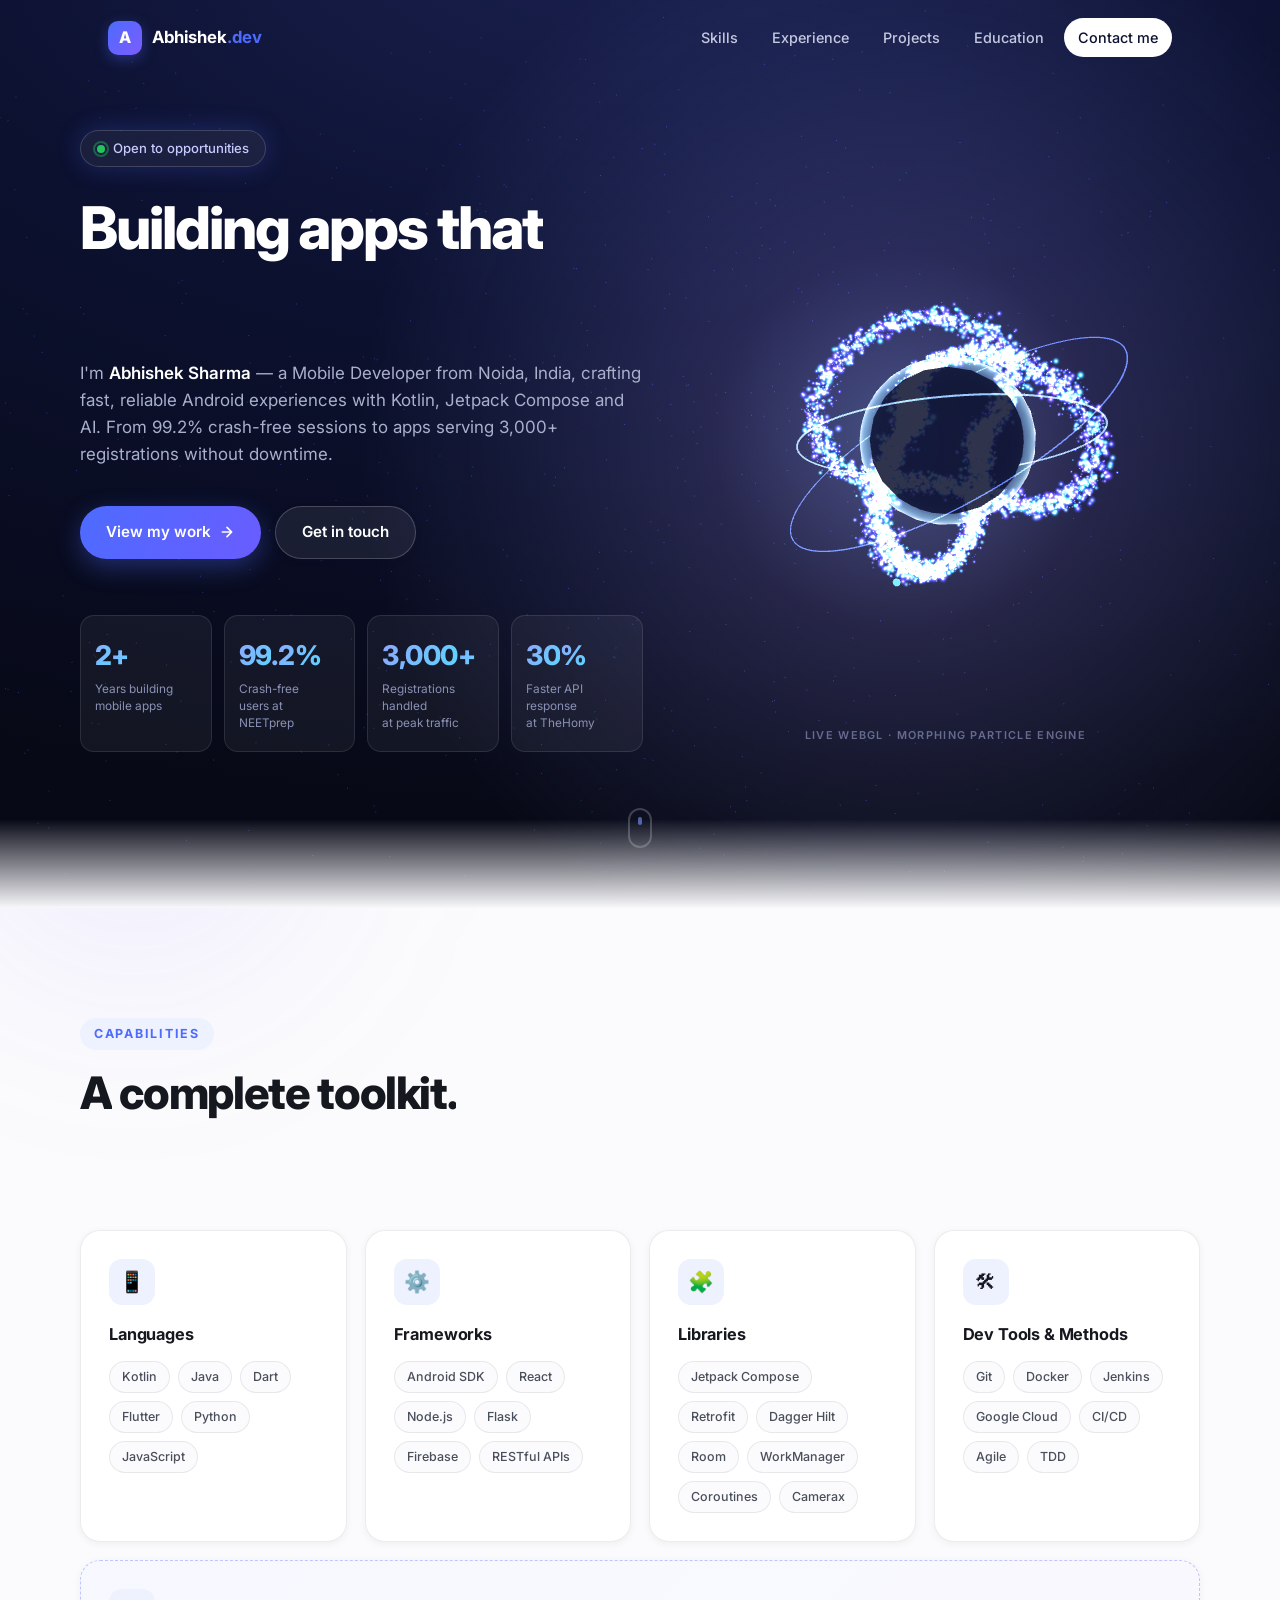
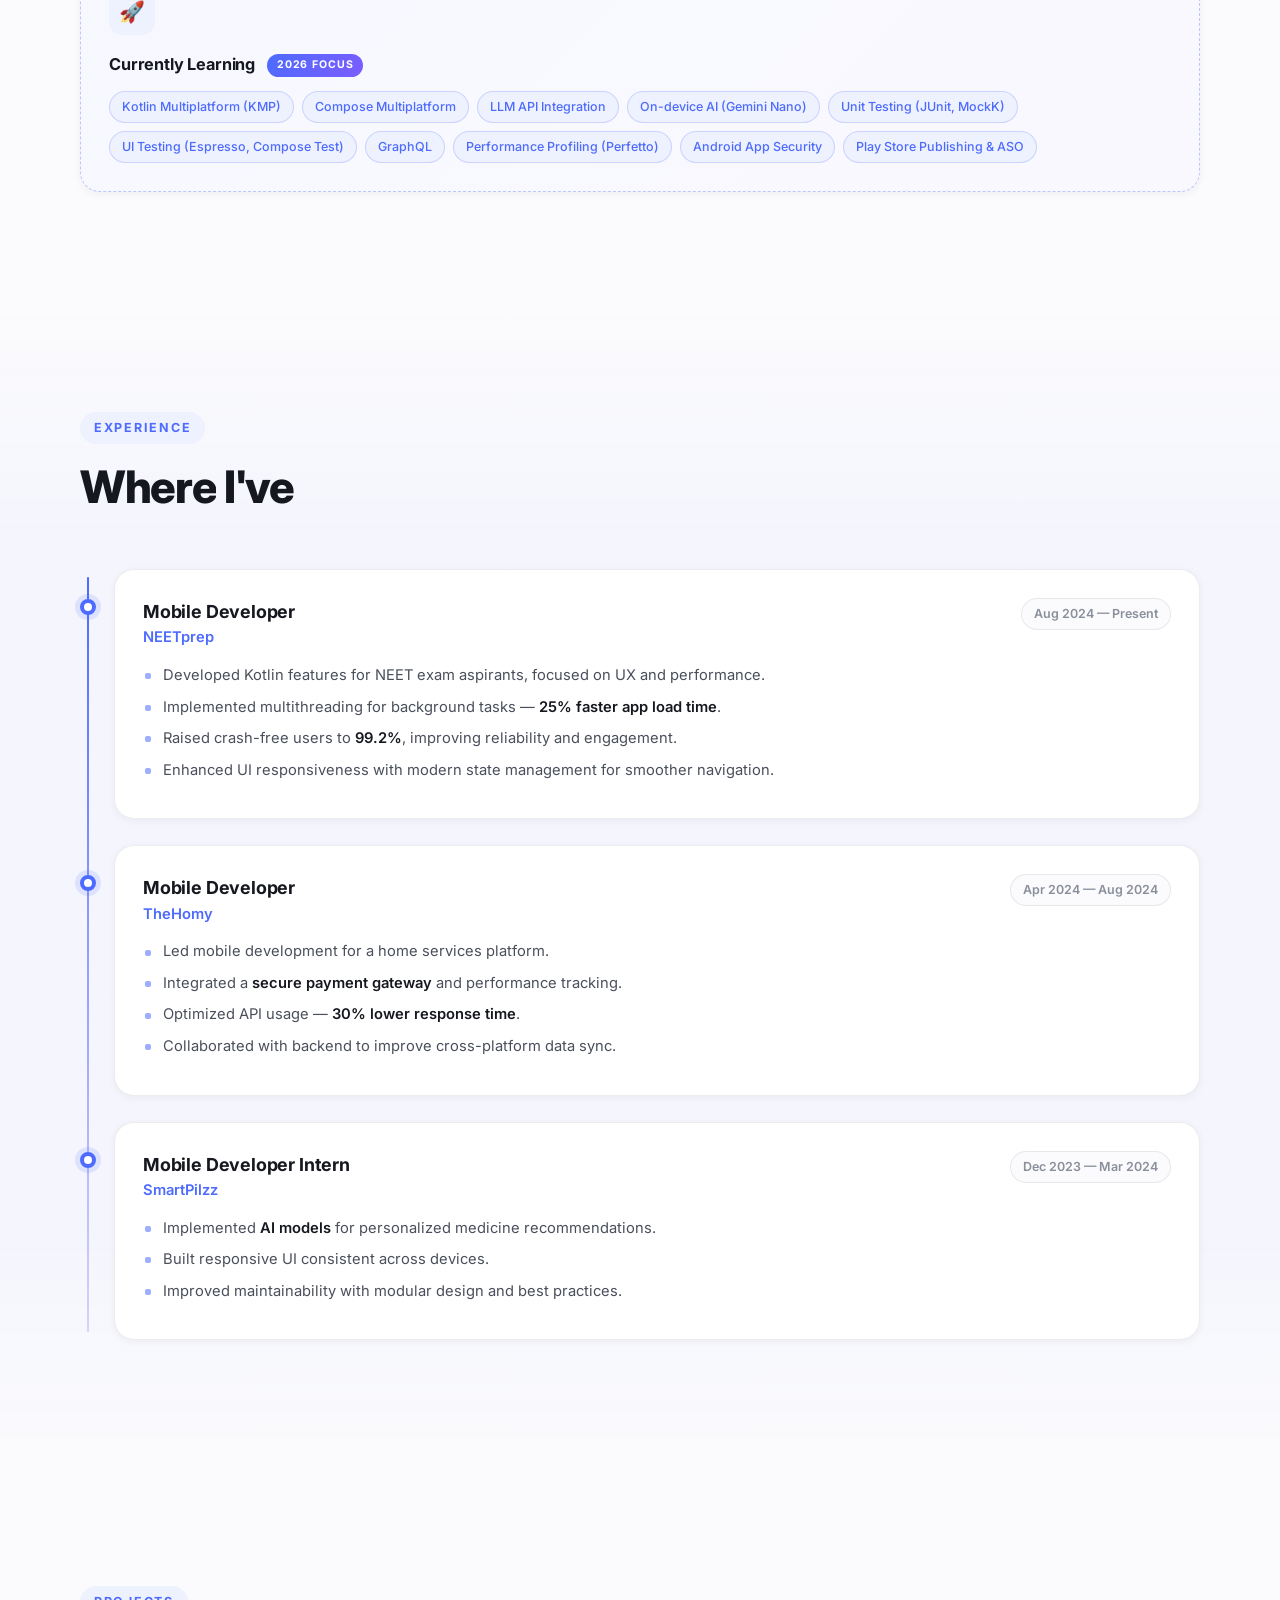
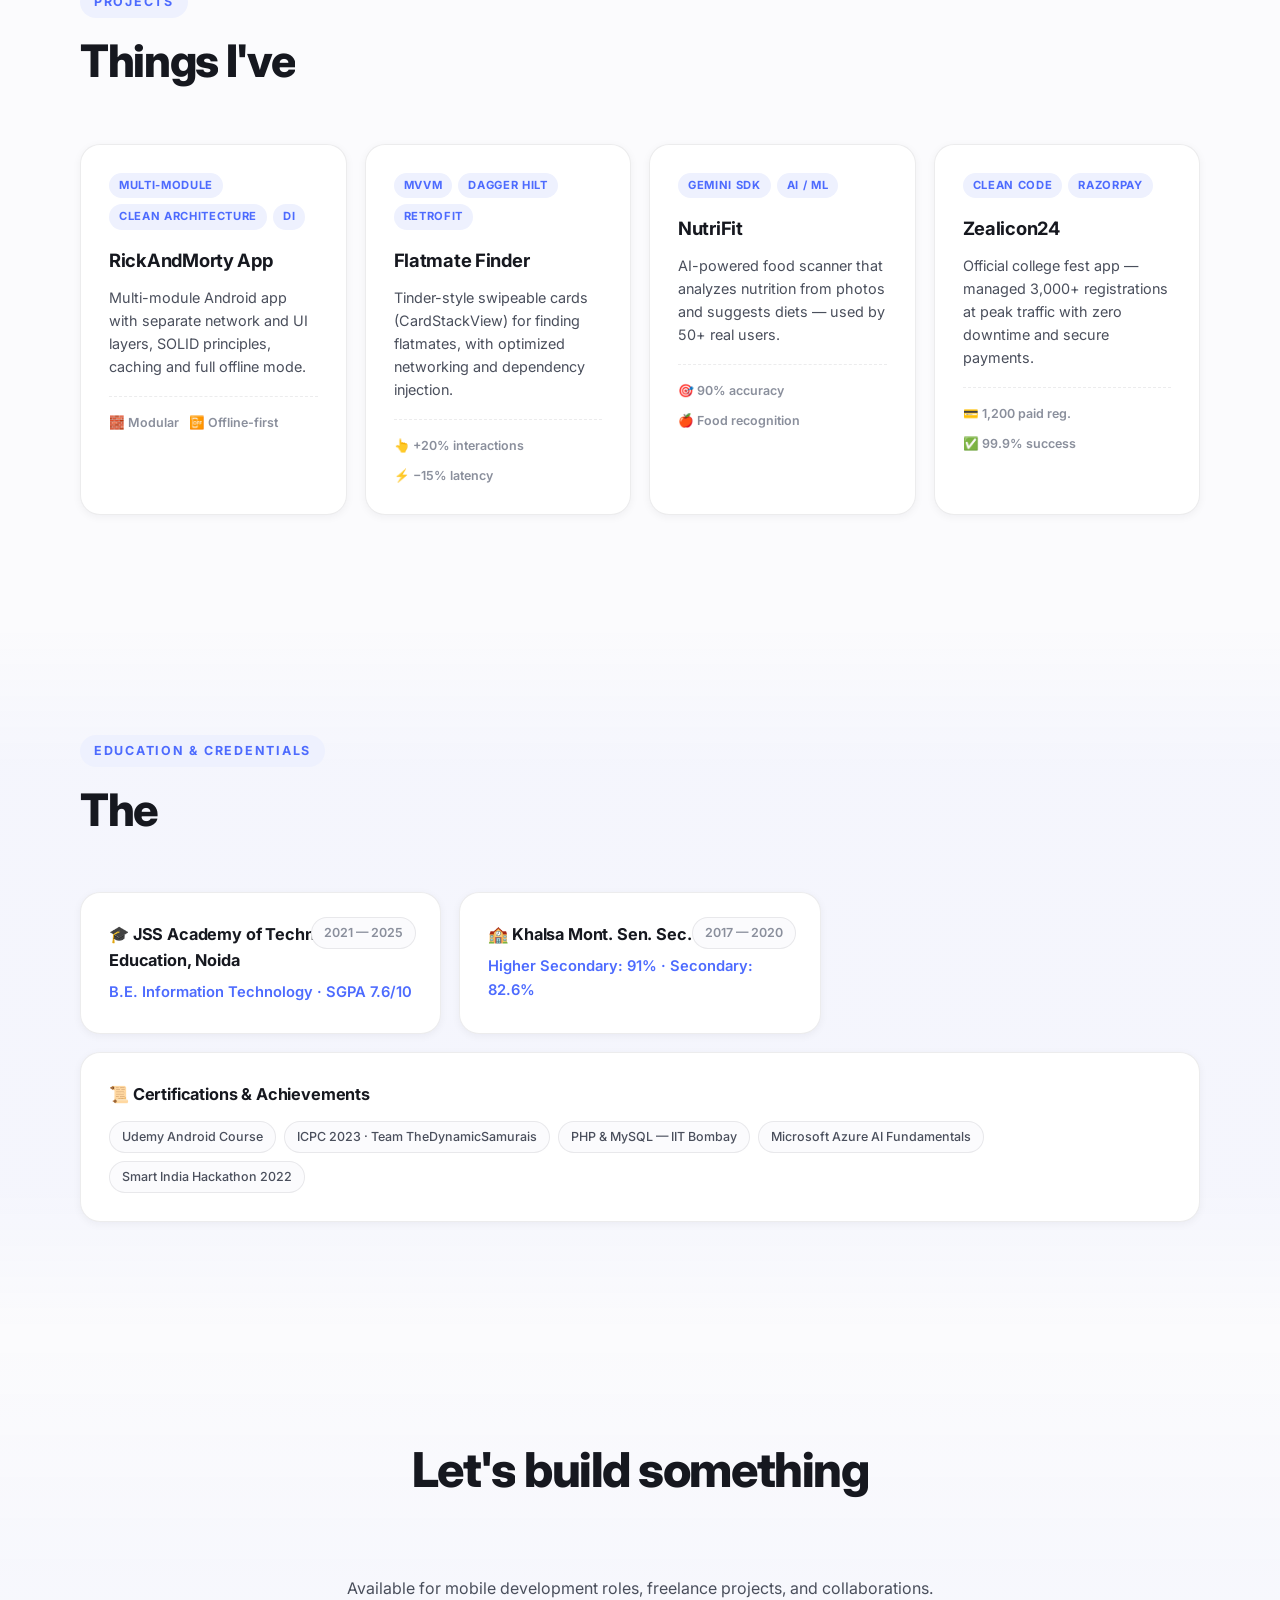
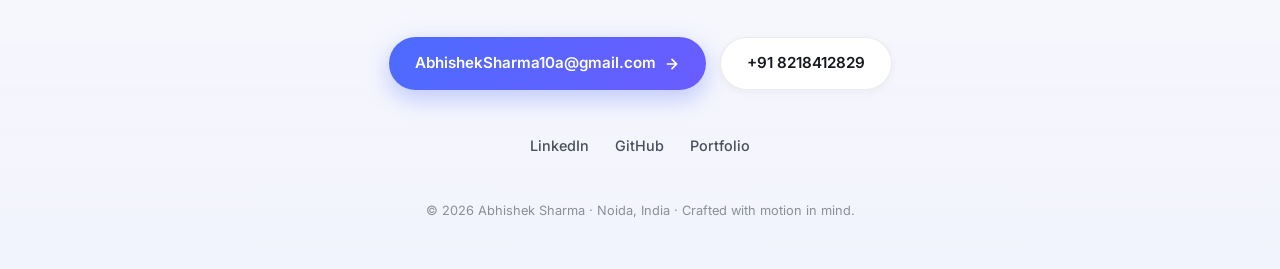
==== index.html @ 74add855 "Portfolio site: Three.js morphing particle hero + Apple-style motion" ====
<!DOCTYPE html>
<html lang="en">
<head>
<meta charset="UTF-8" />
<meta name="viewport" content="width=device-width, initial-scale=1.0" />
<title>Abhishek Sharma — Mobile Developer</title>
<meta name="description" content="Abhishek Sharma · Android & Mobile Developer · Kotlin, Flutter, AI-powered apps" />
<link rel="preconnect" href="https://fonts.googleapis.com" />
<link rel="preconnect" href="https://fonts.gstatic.com" crossorigin />
<link href="https://fonts.googleapis.com/css2?family=Inter:wght@400;500;600;700;800&display=swap" rel="stylesheet" />
<link rel="stylesheet" href="style.css" />
</head>
<body>

<!-- ambient background -->
<div class="bg-glow bg-glow-1"></div>
<div class="bg-glow bg-glow-2"></div>

<!-- ─────────── NAV ─────────── -->
<nav class="nav" id="nav">
  <div class="nav-inner">
    <a href="#" class="logo">
      <span class="logo-mark">A</span>
      <span class="logo-text">Abhishek<em>.dev</em></span>
    </a>
    <div class="nav-links" id="navLinks">
      <a href="#skills">Skills</a>
      <a href="#experience">Experience</a>
      <a href="#projects">Projects</a>
      <a href="#education">Education</a>
      <a href="#contact" class="nav-cta">Contact me</a>
    </div>
    <button class="nav-burger" id="burger" aria-label="Menu">
      <span></span><span></span>
    </button>
  </div>
</nav>

<!-- ─────────── HERO ─────────── -->
<header class="hero">
  <div class="hero-inner">
    <div class="hero-content">
      <div class="hero-badge reveal">
        <span class="pulse-dot"></span> Open to opportunities
      </div>
      <h1 class="hero-title">
        <span class="line"><span class="line-in li1">Building apps that</span></span>
        <span class="line"><span class="line-in li2"><span class="type-sequence">
          <span class="type-word">think.</span>
          <span class="type-word">scale.</span>
          <span class="type-word">delight.</span>
        </span></span></span>
      </h1>
      <p class="hero-sub reveal d2">
        I'm <strong>Abhishek Sharma</strong> — a Mobile Developer from Noida, India,
        crafting fast, reliable Android experiences with Kotlin, Jetpack Compose and AI.
        From 99.2% crash-free sessions to apps serving 3,000+ registrations without downtime.
      </p>
      <div class="hero-actions reveal d3">
        <a href="#projects" class="btn btn-primary">
          View my work
          <svg width="16" height="16" viewBox="0 0 24 24" fill="none" stroke="currentColor" stroke-width="2.5" stroke-linecap="round" stroke-linejoin="round"><path d="M5 12h14M12 5l7 7-7 7"/></svg>
        </a>
        <a href="#contact" class="btn btn-ghost">Get in touch</a>
      </div>
      <div class="hero-stats reveal d4">
        <div class="stat"><span class="stat-num" data-count="2">0</span><span class="stat-plus">+</span><p>Years building<br/>mobile apps</p></div>
        <div class="stat"><span class="stat-num" data-count="99">0</span><span class="stat-plus">.2%</span><p>Crash-free<br/>users at NEETprep</p></div>
        <div class="stat"><span class="stat-num" data-count="3000">0</span><span class="stat-plus">+</span><p>Registrations handled<br/>at peak traffic</p></div>
        <div class="stat"><span class="stat-num" data-count="30">0</span><span class="stat-plus">%</span><p>Faster API response<br/>at TheHomy</p></div>
      </div>
    </div>
    <div class="hero-visual">
      <p class="visual-caption">Live WebGL · morphing particle engine</p>
    </div>
  </div>
  <canvas id="hero3d"></canvas>
  <div class="hero-scroll reveal d5"><span></span></div>
</header>

<main>
<!-- ─────────── SKILLS ─────────── -->
<section id="skills" class="section">
  <div class="container">
    <p class="section-kicker reveal">Capabilities</p>
    <h2 class="section-title reveal d1">A complete toolkit.<br/><span class="grad-text">For end-to-end product work.</span></h2>

    <div class="skills-grid">
      <div class="card skill-card reveal">
        <div class="card-icon">📱</div>
        <h3>Languages</h3>
        <div class="chips">
          <span class="chip">Kotlin</span><span class="chip">Java</span><span class="chip">Dart</span>
          <span class="chip">Flutter</span><span class="chip">Python</span><span class="chip">JavaScript</span>
        </div>
      </div>
      <div class="card skill-card reveal d1">
        <div class="card-icon">⚙️</div>
        <h3>Frameworks</h3>
        <div class="chips">
          <span class="chip">Android SDK</span><span class="chip">React</span><span class="chip">Node.js</span>
          <span class="chip">Flask</span><span class="chip">Firebase</span><span class="chip">RESTful APIs</span>
        </div>
      </div>
      <div class="card skill-card reveal d2">
        <div class="card-icon">🧩</div>
        <h3>Libraries</h3>
        <div class="chips">
          <span class="chip">Jetpack Compose</span><span class="chip">Retrofit</span><span class="chip">Dagger Hilt</span>
          <span class="chip">Room</span><span class="chip">WorkManager</span><span class="chip">Coroutines</span><span class="chip">Camerax</span>
        </div>
      </div>
      <div class="card skill-card reveal d3">
        <div class="card-icon">🛠</div>
        <h3>Dev Tools & Methods</h3>
        <div class="chips">
          <span class="chip">Git</span><span class="chip">Docker</span><span class="chip">Jenkins</span>
          <span class="chip">Google Cloud</span><span class="chip">CI/CD</span><span class="chip">Agile</span><span class="chip">TDD</span>
        </div>
      </div>
      <div class="card skill-card learning-card reveal d4">
        <div class="card-icon">🚀</div>
        <h3>Currently Learning <span class="learning-badge">2026 focus</span></h3>
        <div class="chips">
          <span class="chip chip-learning">Kotlin Multiplatform (KMP)</span>
          <span class="chip chip-learning">Compose Multiplatform</span>
          <span class="chip chip-learning">LLM API Integration</span>
          <span class="chip chip-learning">On-device AI (Gemini Nano)</span>
          <span class="chip chip-learning">Unit Testing (JUnit, MockK)</span>
          <span class="chip chip-learning">UI Testing (Espresso, Compose Test)</span>
          <span class="chip chip-learning">GraphQL</span>
          <span class="chip chip-learning">Performance Profiling (Perfetto)</span>
          <span class="chip chip-learning">Android App Security</span>
          <span class="chip chip-learning">Play Store Publishing & ASO</span>
        </div>
      </div>
    </div>
  </div>
</section>

<!-- ─────────── EXPERIENCE ─────────── -->
<section id="experience" class="section section-alt">
  <div class="container">
    <p class="section-kicker reveal">Experience</p>
    <h2 class="section-title reveal d1">Where I've <span class="grad-text">shipped.</span></h2>

    <div class="timeline">
      <div class="t-item reveal">
        <div class="t-dot"></div>
        <div class="card t-card">
          <div class="t-head">
            <div>
              <h3>Mobile Developer</h3>
              <p class="t-company">NEETprep</p>
            </div>
            <span class="t-date">Aug 2024 — Present</span>
          </div>
          <ul>
            <li>Developed Kotlin features for NEET exam aspirants, focused on UX and performance.</li>
            <li>Implemented multithreading for background tasks — <strong>25% faster app load time</strong>.</li>
            <li>Raised crash-free users to <strong>99.2%</strong>, improving reliability and engagement.</li>
            <li>Enhanced UI responsiveness with modern state management for smoother navigation.</li>
          </ul>
        </div>
      </div>

      <div class="t-item reveal">
        <div class="t-dot"></div>
        <div class="card t-card">
          <div class="t-head">
            <div>
              <h3>Mobile Developer</h3>
              <p class="t-company">TheHomy</p>
            </div>
            <span class="t-date">Apr 2024 — Aug 2024</span>
          </div>
          <ul>
            <li>Led mobile development for a home services platform.</li>
            <li>Integrated a <strong>secure payment gateway</strong> and performance tracking.</li>
            <li>Optimized API usage — <strong>30% lower response time</strong>.</li>
            <li>Collaborated with backend to improve cross-platform data sync.</li>
          </ul>
        </div>
      </div>

      <div class="t-item reveal">
        <div class="t-dot"></div>
        <div class="card t-card">
          <div class="t-head">
            <div>
              <h3>Mobile Developer Intern</h3>
              <p class="t-company">SmartPilzz</p>
            </div>
            <span class="t-date">Dec 2023 — Mar 2024</span>
          </div>
          <ul>
            <li>Implemented <strong>AI models</strong> for personalized medicine recommendations.</li>
            <li>Built responsive UI consistent across devices.</li>
            <li>Improved maintainability with modular design and best practices.</li>
          </ul>
        </div>
      </div>
    </div>
  </div>
</section>

<!-- ─────────── PROJECTS ─────────── -->
<section id="projects" class="section">
  <div class="container">
    <p class="section-kicker reveal">Projects</p>
    <h2 class="section-title reveal d1">Things I've <span class="grad-text">built.</span></h2>

    <div class="projects-grid">
      <article class="card project-card reveal tilt">
        <div class="p-glow"></div>
        <div class="p-tags"><span>Multi-module</span><span>Clean Architecture</span><span>DI</span></div>
        <h3>RickAndMorty App</h3>
        <p>Multi-module Android app with separate network and UI layers, SOLID principles, caching and full offline mode.</p>
        <div class="p-metrics"><span>🧱 Modular</span><span>📴 Offline-first</span></div>
      </article>

      <article class="card project-card reveal d1 tilt">
        <div class="p-glow"></div>
        <div class="p-tags"><span>MVVM</span><span>Dagger Hilt</span><span>Retrofit</span></div>
        <h3>Flatmate Finder</h3>
        <p>Tinder-style swipeable cards (CardStackView) for finding flatmates, with optimized networking and dependency injection.</p>
        <div class="p-metrics"><span>👆 +20% interactions</span><span>⚡ −15% latency</span></div>
      </article>

      <article class="card project-card reveal d2 tilt">
        <div class="p-glow"></div>
        <div class="p-tags"><span>Gemini SDK</span><span>AI / ML</span></div>
        <h3>NutriFit</h3>
        <p>AI-powered food scanner that analyzes nutrition from photos and suggests diets — used by 50+ real users.</p>
        <div class="p-metrics"><span>🎯 90% accuracy</span><span>🍎 Food recognition</span></div>
      </article>

      <article class="card project-card reveal d3 tilt">
        <div class="p-glow"></div>
        <div class="p-tags"><span>Clean Code</span><span>Razorpay</span></div>
        <h3>Zealicon24</h3>
        <p>Official college fest app — managed 3,000+ registrations at peak traffic with zero downtime and secure payments.</p>
        <div class="p-metrics"><span>💳 1,200 paid reg.</span><span>✅ 99.9% success</span></div>
      </article>
    </div>
  </div>
</section>

<!-- ─────────── EDUCATION & CERTS ─────────── -->
<section id="education" class="section section-alt">
  <div class="container">
    <p class="section-kicker reveal">Education & Credentials</p>
    <h2 class="section-title reveal d1">The <span class="grad-text">foundation.</span></h2>

    <div class="edu-grid">
      <div class="card edu-card reveal">
        <h3>🎓 JSS Academy of Technical Education, Noida</h3>
        <p class="t-company">B.E. Information Technology · SGPA 7.6/10</p>
        <span class="t-date">2021 — 2025</span>
      </div>
      <div class="card edu-card reveal d1">
        <h3>🏫 Khalsa Mont. Sen. Sec. School</h3>
        <p class="t-company">Higher Secondary: 91% · Secondary: 82.6%</p>
        <span class="t-date">2017 — 2020</span>
      </div>
      <div class="card edu-card reveal d2 wide">
        <h3>📜 Certifications & Achievements</h3>
        <div class="chips">
          <span class="chip">Udemy Android Course</span>
          <span class="chip">ICPC 2023 · Team TheDynamicSamurais</span>
          <span class="chip">PHP & MySQL — IIT Bombay</span>
          <span class="chip">Microsoft Azure AI Fundamentals</span>
          <span class="chip">Smart India Hackathon 2022</span>
        </div>
      </div>
    </div>
  </div>
</section>

<!-- ─────────── CONTACT / FOOTER ─────────── -->
<footer id="contact" class="footer">
  <div class="container">
    <h2 class="footer-title reveal">Let's build something<br/><span class="grad-text">worth shipping.</span></h2>
    <p class="footer-sub reveal d1">Available for mobile development roles, freelance projects, and collaborations.</p>
    <div class="footer-actions reveal d2">
      <a href="mailto:AbhishekSharma10a@gmail.com" class="btn btn-primary">
        AbhishekSharma10a@gmail.com
        <svg width="16" height="16" viewBox="0 0 24 24" fill="none" stroke="currentColor" stroke-width="2.5" stroke-linecap="round" stroke-linejoin="round"><path d="M5 12h14M12 5l7 7-7 7"/></svg>
      </a>
      <a href="tel:+918218412829" class="btn btn-ghost">+91 8218412829</a>
    </div>
    <div class="footer-links reveal d3">
      <a href="#">LinkedIn</a><a href="#">GitHub</a><a href="#">Portfolio</a>
    </div>
    <p class="footer-copy">© 2026 Abhishek Sharma · Noida, India · Crafted with motion in mind.</p>
  </div>
</footer>
</main>

<script src="script.js"></script>
<script type="importmap">
  { "imports": { "three": "./vendor/three.module.js" } }
</script>
<script type="module" src="three-hero.js"></script>
</body>
</html>
---- style.css ----
/* ═══════════════════════════════════════════
   Abhishek Sharma — Portfolio
   Design language inspired by deepseek.com:
   clean white, signature blue #4D6BFE,
   soft ambient glows, gentle motion
   ═══════════════════════════════════════════ */

:root {
  --blue: #4D6BFE;
  --blue-deep: #2E4BDB;
  --blue-soft: #EEF1FE;
  --ink: #16181F;
  --ink-2: #4A4F5C;
  --ink-3: #8A8F9C;
  --bg: #FBFBFD;
  --card: #FFFFFF;
  --line: rgba(22, 24, 31, 0.08);
  --shadow-sm: 0 2px 8px rgba(22, 24, 31, 0.05);
  --shadow-md: 0 8px 30px rgba(22, 24, 31, 0.08);
  --shadow-lg: 0 20px 60px rgba(77, 107, 254, 0.15);
  --r-lg: 20px;
  --r-md: 14px;
  --r-sm: 10px;
  --ease: cubic-bezier(0.22, 1, 0.36, 1);
  --ease-apple: cubic-bezier(0.16, 1, 0.3, 1);
}

* { margin: 0; padding: 0; box-sizing: border-box; }

html { scroll-behavior: smooth; }

body {
  font-family: "Inter", -apple-system, "Segoe UI", sans-serif;
  background: var(--bg);
  color: var(--ink);
  line-height: 1.6;
  overflow-x: hidden;
  -webkit-font-smoothing: antialiased;
}

::selection { background: rgba(77, 107, 254, 0.18); }

/* ── ambient background ── */
.bg-glow {
  position: fixed;
  border-radius: 50%;
  filter: blur(90px);
  pointer-events: none;
  z-index: 0;
  animation: drift 18s ease-in-out infinite alternate;
}
.bg-glow-1 {
  width: 55vw; height: 55vw;
  top: -20vw; right: -15vw;
  background: radial-gradient(circle, rgba(77,107,254,0.16), transparent 65%);
}
.bg-glow-2 {
  width: 45vw; height: 45vw;
  bottom: -15vw; left: -12vw;
  background: radial-gradient(circle, rgba(124,92,255,0.12), transparent 65%);
  animation-delay: -9s;
}
@keyframes drift {
  from { transform: translate(0, 0) scale(1); }
  to   { transform: translate(-4vw, 3vw) scale(1.12); }
}

#hero3d {
  position: absolute;
  inset: 0;
  width: 100%;
  height: 100%;
  z-index: 0;
  pointer-events: none;
}
.hero-inner { position: relative; z-index: 1; }
.hero-scroll { position: relative; z-index: 1; }

/* ── nav ── */
.nav {
  position: fixed;
  top: 0; left: 0; right: 0;
  z-index: 100;
  transition: background 0.4s var(--ease), box-shadow 0.4s var(--ease), backdrop-filter 0.4s;
}
.nav.scrolled {
  background: rgba(251, 251, 253, 0.75);
  backdrop-filter: blur(18px) saturate(1.4);
  -webkit-backdrop-filter: blur(18px) saturate(1.4);
  box-shadow: 0 1px 0 var(--line), var(--shadow-sm);
}
.nav-inner {
  max-width: 1120px;
  margin: 0 auto;
  padding: 18px 28px;
  display: flex;
  align-items: center;
  justify-content: space-between;
}
.logo {
  display: flex; align-items: center; gap: 10px;
  text-decoration: none; color: var(--ink);
  font-weight: 700; font-size: 1.05rem;
}
.logo-mark {
  width: 34px; height: 34px;
  display: grid; place-items: center;
  border-radius: 10px;
  background: linear-gradient(135deg, var(--blue), #7C5CFF);
  color: #fff; font-weight: 800; font-size: 1rem;
  box-shadow: 0 4px 14px rgba(77,107,254,0.35);
  transition: transform 0.4s var(--ease);
}
.logo:hover .logo-mark { transform: rotate(-8deg) scale(1.08); }
.logo-text em { font-style: normal; color: var(--blue); }

.nav-links { display: flex; align-items: center; gap: 6px; }
.nav-links a {
  text-decoration: none;
  color: var(--ink-2);
  font-size: 0.9rem;
  font-weight: 500;
  padding: 8px 14px;
  border-radius: 999px;
  transition: color 0.25s, background 0.25s;
}
.nav-links a:hover { color: var(--blue); background: var(--blue-soft); }
.nav-cta {
  background: var(--ink) !important;
  color: #fff !important;
  transition: transform 0.3s var(--ease), box-shadow 0.3s var(--ease), background 0.25s !important;
}
.nav-cta:hover {
  background: var(--blue) !important;
  transform: translateY(-1px);
  box-shadow: 0 6px 18px rgba(77,107,254,0.35);
}

.nav-burger {
  display: none;
  flex-direction: column; gap: 5px;
  background: none; border: 0; cursor: pointer; padding: 6px;
}
.nav-burger span {
  width: 22px; height: 2px;
  background: var(--ink); border-radius: 2px;
  transition: transform 0.3s var(--ease), opacity 0.3s;
}
.nav-burger.open span:first-child { transform: translateY(3.5px) rotate(45deg); }
.nav-burger.open span:last-child { transform: translateY(-3.5px) rotate(-45deg); }

/* ── hero ── */
.hero {
  position: relative;
  z-index: 1;
  min-height: 100svh;
  display: flex;
  flex-direction: column;
  align-items: center;
  justify-content: center;
  padding: 130px 28px 60px;
  background:
    radial-gradient(130% 100% at 50% -10%, #1A2150 0%, #0C1130 45%, #070916 100%);
  color: #fff;
  overflow: hidden;
}
/* soft edge where dark hero meets light page */
.hero::after {
  content: "";
  position: absolute;
  left: 0; right: 0; bottom: -1px;
  height: 90px;
  background: linear-gradient(180deg, transparent, var(--bg));
  pointer-events: none;
  z-index: 2;
}

/* split layout: text left, 3D right */
.hero-inner {
  width: 100%;
  max-width: 1120px;
  margin: 0 auto;
  display: grid;
  grid-template-columns: minmax(0, 1.05fr) minmax(0, 0.95fr);
  gap: 48px;
  align-items: center;
}
.hero-content {
  display: flex;
  flex-direction: column;
  align-items: flex-start;
  text-align: left;
  min-width: 0;
}
.hero-visual {
  position: relative;
  min-width: 0;
  height: min(72vh, 620px);
}
.visual-caption {
  position: absolute;
  bottom: 6px;
  left: 50%;
  transform: translateX(-50%);
  font-size: 0.68rem;
  font-weight: 600;
  letter-spacing: 0.12em;
  text-transform: uppercase;
  color: rgba(198, 203, 255, 0.45);
  white-space: nowrap;
  pointer-events: none;
}

/* dark-hero overrides */
.hero .hero-badge {
  background: rgba(255,255,255,0.06);
  border-color: rgba(255,255,255,0.16);
  color: #C6CBFF;
  backdrop-filter: blur(10px);
  box-shadow: 0 0 24px rgba(77,107,254,0.25);
}
.hero .hero-sub { color: #A9B0CC; }
.hero .hero-sub strong { color: #fff; }
.hero .grad-text {
  background: linear-gradient(100deg, #7B96FF 10%, #A78BFF 55%, #5CD6FF 95%);
  background-size: 200% auto;
  -webkit-background-clip: text;
  background-clip: text;
}
.btn-ghost-on-dark,
.hero .btn-ghost {
  background: rgba(255,255,255,0.07);
  color: #fff;
  border: 1px solid rgba(255,255,255,0.2);
  backdrop-filter: blur(8px);
}
.hero .btn-ghost:hover {
  background: rgba(255,255,255,0.14);
  color: #fff;
  border-color: rgba(124,160,255,0.7);
  box-shadow: 0 10px 30px rgba(77,107,254,0.35);
}
.hero .stat {
  background: rgba(255,255,255,0.05);
  border: 1px solid rgba(255,255,255,0.1);
  backdrop-filter: blur(10px);
}
.hero .stat:hover {
  box-shadow: 0 14px 40px rgba(77,107,254,0.35);
  border-color: rgba(124,160,255,0.5);
}
.hero .stat-num, .hero .stat-plus {
  background: linear-gradient(120deg, #8FA6FF, #5CD6FF);
  -webkit-background-clip: text; background-clip: text;
}
.hero .stat p { color: #8A91B4; }
.hero .hero-scroll span { border-color: rgba(255,255,255,0.35); }
.hero .hero-scroll span::after { background: #7B96FF; }

/* nav over dark hero (before scroll) */
.nav:not(.scrolled) .logo { color: #fff; }
.nav:not(.scrolled) .nav-links a { color: #C3C9E0; }
.nav:not(.scrolled) .nav-links a:hover { color: #fff; background: rgba(255,255,255,0.1); }
.nav:not(.scrolled) .nav-cta { background: #fff !important; color: #0C1130 !important; }
.nav:not(.scrolled) .nav-cta:hover { background: var(--blue) !important; color: #fff !important; }
.nav:not(.scrolled) .nav-burger span { background: #fff; }
/* mobile: open panel is light, so restore dark text */
.nav:not(.scrolled) .nav-links.open a { color: var(--ink-2); }
.nav:not(.scrolled) .nav-links.open a:hover { color: var(--blue); background: var(--blue-soft); }
.nav:not(.scrolled) .nav-links.open .nav-cta { background: var(--ink) !important; color: #fff !important; }
.nav:not(.scrolled) .nav-links.open ~ .nav-burger span,
.nav .nav-burger.open span { background: var(--ink); }

.hero-badge {
  display: inline-flex; align-items: center; gap: 8px;
  padding: 7px 16px;
  border-radius: 999px;
  background: var(--card);
  border: 1px solid var(--line);
  box-shadow: var(--shadow-sm);
  font-size: 0.82rem; font-weight: 500; color: var(--ink-2);
  margin-bottom: 28px;
}
.pulse-dot {
  width: 8px; height: 8px; border-radius: 50%;
  background: #22C55E;
  position: relative;
}
.pulse-dot::after {
  content: "";
  position: absolute; inset: -4px;
  border-radius: 50%;
  border: 2px solid rgba(34,197,94,0.4);
  animation: pulse 1.8s ease-out infinite;
}
@keyframes pulse {
  0% { transform: scale(0.6); opacity: 1; }
  100% { transform: scale(1.6); opacity: 0; }
}

.hero-title {
  font-size: clamp(2.3rem, 4.6vw, 3.7rem);
  font-weight: 800;
  letter-spacing: -0.035em;
  line-height: 1.12;
  margin-bottom: 24px;
}
.grad-text {
  background: linear-gradient(100deg, var(--blue) 10%, #7C5CFF 55%, #4DC3FE 95%);
  background-size: 200% auto;
  -webkit-background-clip: text;
  background-clip: text;
  color: transparent;
  animation: grad-flow 6s ease infinite;
}
@keyframes grad-flow {
  0%, 100% { background-position: 0% center; }
  50% { background-position: 100% center; }
}

/* rotating word */
.type-sequence {
  position: relative;
  display: inline-block;
  height: 1.15em;
  min-width: 8ch;
  overflow: hidden;
  vertical-align: bottom;
  text-align: left;
}
.type-word {
  position: absolute;
  left: 0;
  display: block;
  white-space: nowrap;
  /* each word carries its OWN gradient — background-clip:text on a parent
     does not paint into absolutely-positioned children (they'd be invisible) */
  background: linear-gradient(100deg, #7B96FF 10%, #A78BFF 55%, #5CD6FF 95%);
  background-size: 200% auto;
  -webkit-background-clip: text;
  background-clip: text;
  color: transparent;
  animation: word-cycle 6.6s var(--ease) infinite, grad-flow 6s ease infinite;
  opacity: 0;
}
.type-word:nth-child(1) { animation-delay: 0s; }
.type-word:nth-child(2) { animation-delay: 2.2s; }
.type-word:nth-child(3) { animation-delay: 4.4s; }
@keyframes word-cycle {
  0%      { transform: translateY(110%); opacity: 0; }
  4%, 29% { transform: translateY(0);    opacity: 1; }
  33%,100%{ transform: translateY(-110%);opacity: 0; }
}

.hero-sub {
  max-width: 620px;
  color: var(--ink-2);
  font-size: 1.06rem;
  margin-bottom: 38px;
}
.hero-sub strong { color: var(--ink); font-weight: 600; }

.hero-actions { display: flex; gap: 14px; flex-wrap: wrap; justify-content: flex-start; }

.btn {
  display: inline-flex; align-items: center; gap: 8px;
  padding: 13px 26px;
  border-radius: 999px;
  font-size: 0.95rem; font-weight: 600;
  text-decoration: none;
  transition: transform 0.35s var(--ease), box-shadow 0.35s var(--ease), background 0.25s, color 0.25s;
}
.btn svg { transition: transform 0.35s var(--ease); }
.btn:hover svg { transform: translateX(4px); }
.btn-primary {
  background: linear-gradient(120deg, var(--blue), #6A5CFF);
  color: #fff;
  box-shadow: 0 8px 24px rgba(77,107,254,0.35);
}
.btn-primary:hover { transform: translateY(-2px); box-shadow: 0 14px 34px rgba(77,107,254,0.45); }
.btn-ghost {
  background: var(--card);
  color: var(--ink);
  border: 1px solid var(--line);
  box-shadow: var(--shadow-sm);
}
.btn-ghost:hover { transform: translateY(-2px); border-color: rgba(77,107,254,0.4); color: var(--blue); }

/* stats */
.hero-stats {
  margin-top: 56px;
  display: grid;
  grid-template-columns: repeat(auto-fit, minmax(110px, 1fr));
  gap: 12px;
  width: 100%;
}
.stat {
  background: rgba(255,255,255,0.65);
  backdrop-filter: blur(10px);
  border: 1px solid var(--line);
  border-radius: var(--r-md);
  padding: 18px 14px;
  transition: transform 0.4s var(--ease), box-shadow 0.4s var(--ease);
}
.stat:hover { transform: translateY(-4px); box-shadow: var(--shadow-md); }
.stat-num, .stat-plus {
  font-size: 1.7rem; font-weight: 800; letter-spacing: -0.02em;
  background: linear-gradient(120deg, var(--blue), #7C5CFF);
  -webkit-background-clip: text; background-clip: text; color: transparent;
}
.stat p { font-size: 0.74rem; color: var(--ink-3); line-height: 1.45; margin-top: 4px; }

.hero-scroll { margin-top: 56px; }
.hero-scroll span {
  display: block;
  width: 24px; height: 40px;
  border: 2px solid var(--ink-3);
  border-radius: 14px;
  position: relative;
  opacity: 0.6;
}
.hero-scroll span::after {
  content: "";
  position: absolute;
  left: 50%; top: 7px;
  width: 4px; height: 8px;
  margin-left: -2px;
  border-radius: 4px;
  background: var(--blue);
  animation: scroll-hint 1.8s ease-in-out infinite;
}
@keyframes scroll-hint {
  0%, 100% { transform: translateY(0); opacity: 1; }
  60% { transform: translateY(12px); opacity: 0; }
}

/* ── sections ── */
.section { position: relative; z-index: 1; padding: 110px 28px; }
.section-alt { background: linear-gradient(180deg, transparent, rgba(77,107,254,0.035) 20%, rgba(77,107,254,0.035) 80%, transparent); }
.container { max-width: 1120px; margin: 0 auto; }

.section-kicker {
  display: inline-block;
  font-size: 0.78rem; font-weight: 700;
  text-transform: uppercase; letter-spacing: 0.14em;
  color: var(--blue);
  background: var(--blue-soft);
  padding: 6px 14px;
  border-radius: 999px;
  margin-bottom: 18px;
}
.section-title {
  font-size: clamp(1.9rem, 4vw, 2.8rem);
  font-weight: 800;
  letter-spacing: -0.03em;
  line-height: 1.15;
  margin-bottom: 52px;
}

/* cards */
.card {
  background: var(--card);
  border: 1px solid var(--line);
  border-radius: var(--r-lg);
  padding: 28px;
  box-shadow: var(--shadow-sm);
  transition: transform 0.45s var(--ease), box-shadow 0.45s var(--ease), border-color 0.45s;
}
.card:hover {
  transform: translateY(-6px);
  box-shadow: var(--shadow-lg);
  border-color: rgba(77,107,254,0.3);
}

/* skills */
.skills-grid { display: grid; grid-template-columns: repeat(auto-fit, minmax(250px, 1fr)); gap: 18px; }
.skill-card .card-icon {
  width: 46px; height: 46px;
  display: grid; place-items: center;
  font-size: 1.3rem;
  border-radius: 13px;
  background: var(--blue-soft);
  margin-bottom: 16px;
  transition: transform 0.4s var(--ease);
}
.skill-card:hover .card-icon { transform: scale(1.12) rotate(-6deg); }
.skill-card h3 { font-size: 1.02rem; font-weight: 700; margin-bottom: 14px; letter-spacing: -0.01em; }

.chips { display: flex; flex-wrap: wrap; gap: 8px; }
.chip {
  font-size: 0.78rem; font-weight: 500;
  color: var(--ink-2);
  background: var(--bg);
  border: 1px solid var(--line);
  padding: 5px 12px;
  border-radius: 999px;
  transition: color 0.25s, background 0.25s, border-color 0.25s, transform 0.25s var(--ease);
}
.chip:hover {
  color: var(--blue);
  background: var(--blue-soft);
  border-color: rgba(77,107,254,0.35);
  transform: translateY(-2px);
}

/* "Currently Learning" card */
.learning-card {
  grid-column: 1 / -1;
  background: linear-gradient(135deg, rgba(77,107,254,0.045), rgba(124,92,255,0.045)), var(--card);
  border: 1px dashed rgba(77,107,254,0.35);
}
.learning-card:hover { border-style: solid; }
.learning-badge {
  display: inline-block;
  margin-left: 8px;
  font-size: 0.66rem;
  font-weight: 700;
  text-transform: uppercase;
  letter-spacing: 0.08em;
  color: #fff;
  background: linear-gradient(120deg, var(--blue), #7C5CFF);
  padding: 3px 10px;
  border-radius: 999px;
  vertical-align: middle;
  animation: badge-glow 2.6s ease-in-out infinite;
}
@keyframes badge-glow {
  0%, 100% { box-shadow: 0 0 0 0 rgba(77,107,254,0.35); }
  50% { box-shadow: 0 0 0 6px rgba(77,107,254,0); }
}
.chip-learning {
  color: var(--blue);
  background: var(--blue-soft);
  border-color: rgba(77,107,254,0.22);
}
.chip-learning:hover {
  color: #fff;
  background: linear-gradient(120deg, var(--blue), #7C5CFF);
  border-color: transparent;
}

/* timeline */
.timeline { position: relative; padding-left: 34px; }
.timeline::before {
  content: "";
  position: absolute;
  left: 7px; top: 8px; bottom: 8px;
  width: 2px;
  background: linear-gradient(180deg, var(--blue), rgba(124,92,255,0.25));
  border-radius: 2px;
}
.t-item { position: relative; margin-bottom: 26px; }
.t-dot {
  position: absolute;
  left: -34px; top: 30px;
  width: 16px; height: 16px;
  border-radius: 50%;
  background: var(--card);
  border: 4px solid var(--blue);
  box-shadow: 0 0 0 5px rgba(77,107,254,0.14);
  z-index: 1;
}
.t-head {
  display: flex; justify-content: space-between; align-items: flex-start;
  gap: 16px; flex-wrap: wrap;
  margin-bottom: 14px;
}
.t-head h3 { font-size: 1.12rem; font-weight: 700; letter-spacing: -0.01em; }
.t-company { color: var(--blue); font-weight: 600; font-size: 0.92rem; }
.t-date {
  font-size: 0.78rem; font-weight: 600; color: var(--ink-3);
  background: var(--bg);
  border: 1px solid var(--line);
  padding: 5px 12px; border-radius: 999px;
  white-space: nowrap;
}
.t-card ul { list-style: none; }
.t-card li {
  position: relative;
  padding-left: 20px;
  color: var(--ink-2);
  font-size: 0.92rem;
  margin-bottom: 8px;
}
.t-card li::before {
  content: "";
  position: absolute;
  left: 2px; top: 0.62em;
  width: 6px; height: 6px;
  border-radius: 2px;
  background: var(--blue);
  opacity: 0.55;
}
.t-card li strong { color: var(--ink); font-weight: 600; }

/* projects */
.projects-grid { display: grid; grid-template-columns: repeat(auto-fit, minmax(260px, 1fr)); gap: 18px; }
.project-card { position: relative; overflow: hidden; }
.p-glow {
  position: absolute;
  inset: 0;
  background: radial-gradient(420px circle at var(--mx, 50%) var(--my, 50%), rgba(77,107,254,0.10), transparent 60%);
  opacity: 0;
  transition: opacity 0.4s;
  pointer-events: none;
}
.project-card:hover .p-glow { opacity: 1; }
.p-tags { display: flex; flex-wrap: wrap; gap: 6px; margin-bottom: 16px; }
.p-tags span {
  font-size: 0.7rem; font-weight: 700;
  text-transform: uppercase; letter-spacing: 0.06em;
  color: var(--blue);
  background: var(--blue-soft);
  padding: 4px 10px;
  border-radius: 999px;
}
.project-card h3 { font-size: 1.15rem; font-weight: 700; letter-spacing: -0.015em; margin-bottom: 10px; }
.project-card p { font-size: 0.9rem; color: var(--ink-2); margin-bottom: 18px; }
.p-metrics { display: flex; flex-wrap: wrap; gap: 10px; padding-top: 16px; border-top: 1px dashed var(--line); }
.p-metrics span { font-size: 0.78rem; font-weight: 600; color: var(--ink-3); }

/* education */
.edu-grid { display: grid; grid-template-columns: repeat(auto-fit, minmax(280px, 1fr)); gap: 18px; }
.edu-card { position: relative; }
.edu-card h3 { font-size: 1.02rem; font-weight: 700; margin-bottom: 8px; letter-spacing: -0.01em; }
.edu-card .t-date { position: absolute; top: 24px; right: 24px; }
.edu-card.wide { grid-column: 1 / -1; }
.edu-card.wide .chips { margin-top: 14px; }

/* footer */
.footer {
  position: relative; z-index: 1;
  text-align: center;
  padding: 110px 28px 48px;
  background: linear-gradient(180deg, transparent, rgba(77,107,254,0.05));
}
.footer-title {
  font-size: clamp(2rem, 4.5vw, 3rem);
  font-weight: 800; letter-spacing: -0.03em; line-height: 1.15;
  margin-bottom: 16px;
}
.footer-sub { color: var(--ink-2); margin-bottom: 36px; }
.footer-actions { display: flex; gap: 14px; justify-content: center; flex-wrap: wrap; margin-bottom: 44px; }
.footer-links { display: flex; gap: 26px; justify-content: center; margin-bottom: 44px; }
.footer-links a {
  color: var(--ink-2); text-decoration: none; font-weight: 500; font-size: 0.9rem;
  position: relative;
  transition: color 0.25s;
}
.footer-links a::after {
  content: "";
  position: absolute; left: 0; bottom: -4px;
  width: 100%; height: 2px;
  background: var(--blue);
  border-radius: 2px;
  transform: scaleX(0);
  transform-origin: left;
  transition: transform 0.35s var(--ease);
}
.footer-links a:hover { color: var(--blue); }
.footer-links a:hover::after { transform: scaleX(1); }
.footer-copy { font-size: 0.8rem; color: var(--ink-3); }

/* ── reveal on scroll (Apple-style soft blur-in) ── */
.reveal {
  opacity: 0;
  transform: translateY(34px) scale(0.985);
  filter: blur(10px);
  transition:
    opacity 0.9s var(--ease-apple),
    transform 1.1s var(--ease-apple),
    filter 0.9s ease;
  transition-delay: var(--delay, 0s);
}
.reveal.visible { opacity: 1; transform: none; filter: blur(0); }
.d1 { --delay: 0.1s; } .d2 { --delay: 0.2s; } .d3 { --delay: 0.3s; }
.d4 { --delay: 0.4s; } .d5 { --delay: 0.55s; }

/* ── hero line-mask reveal (Apple keynote style) ── */
.hero-title .line { display: block; overflow: hidden; padding-bottom: 0.06em; }
.hero-title .line-in {
  display: block;
  animation: rise-in 1.1s var(--ease-apple) both;
}
.hero-title .li1 { animation-delay: 0.15s; }
.hero-title .li2 { animation-delay: 0.32s; }
.hero-title .li2 .type-sequence { line-height: 1.15; }
@keyframes rise-in {
  from { transform: translateY(115%); opacity: 0; }
  to   { transform: translateY(0);    opacity: 1; }
}

/* ── word-mask reveal for section headings (split by JS) ── */
.w-mask { display: inline-block; overflow: hidden; vertical-align: bottom; padding-bottom: 0.08em; }
.w-mask .w {
  display: inline-block;
  transform: translateY(115%);
  opacity: 0;
  transition:
    transform 0.95s var(--ease-apple),
    opacity 0.7s ease;
  transition-delay: var(--wd, 0s);
}
.w-in .w-mask .w { transform: translateY(0); opacity: 1; }

@media (prefers-reduced-motion: reduce) {
  *, *::before, *::after { animation-duration: 0.01ms !important; transition-duration: 0.01ms !important; }
  html { scroll-behavior: auto; }
  .reveal { opacity: 1; transform: none; filter: none; }
  .hero-title .line-in { animation: none; opacity: 1; transform: none; }
  .w-mask { overflow: visible; }
  .w-mask .w { transform: none; opacity: 1; }
  /* rotating words: show the first one statically */
  .type-sequence { min-width: auto; height: auto; overflow: visible; }
  .type-word { position: static; opacity: 1; }
  .type-word:nth-child(n+2) { display: none; }
}

/* ── responsive ── */
@media (max-width: 980px) {
  .hero { padding-top: 110px; }
  .hero-inner { grid-template-columns: 1fr; gap: 24px; }
  .hero-visual { height: 380px; order: 2; }
  .hero-content { order: 1; }
  .visual-caption { display: none; }
}

@media (max-width: 820px) {
  .nav-burger { display: flex; }
  .nav-links {
    position: fixed;
    top: 0; right: 0;
    height: 100svh;
    width: min(78vw, 320px);
    flex-direction: column;
    align-items: flex-start;
    justify-content: center;
    gap: 10px;
    padding: 40px;
    background: rgba(251,251,253,0.92);
    backdrop-filter: blur(24px);
    box-shadow: -20px 0 60px rgba(22,24,31,0.12);
    transform: translateX(105%);
    transition: transform 0.45s var(--ease);
  }
  .nav-links.open { transform: translateX(0); }
  .nav-links a { font-size: 1.05rem; }
  .hero-stats { grid-template-columns: repeat(2, 1fr); }
  .section { padding: 80px 20px; }
  .edu-card .t-date { position: static; display: inline-block; margin-top: 10px; }
}
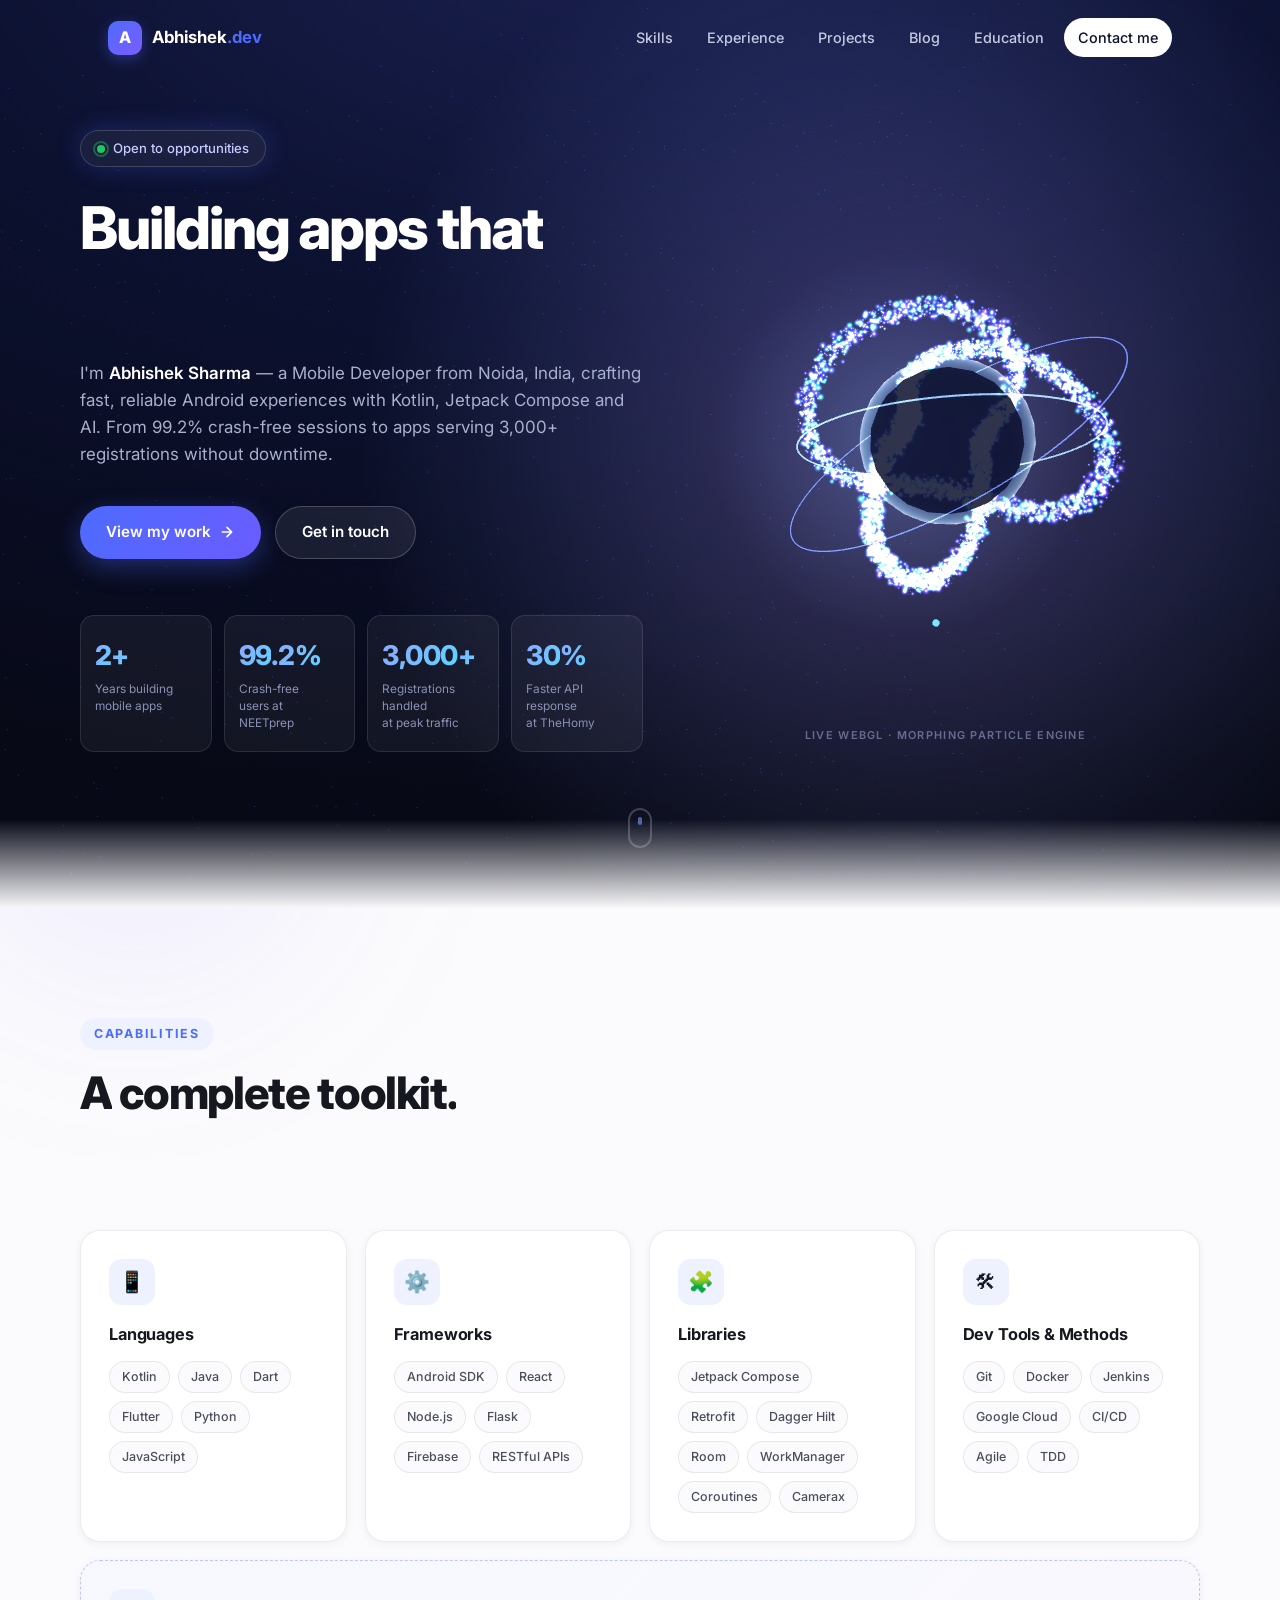
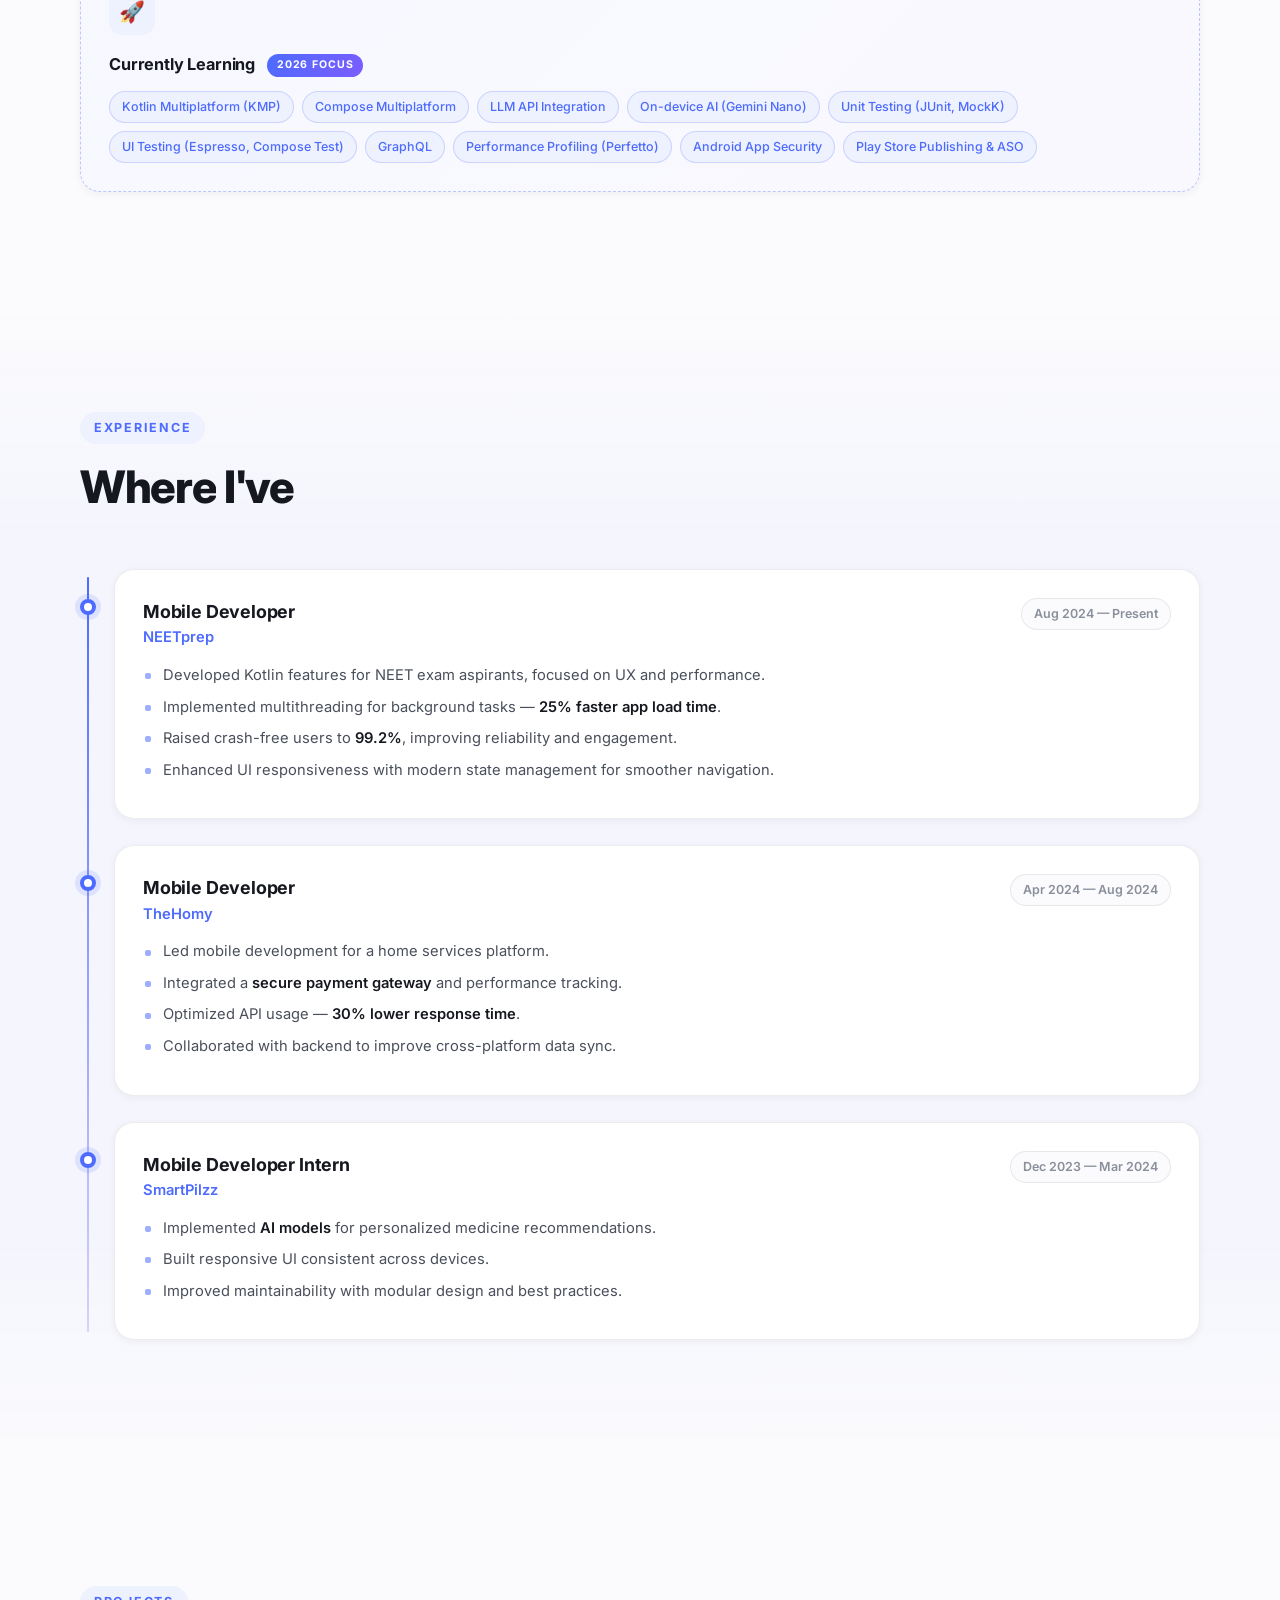
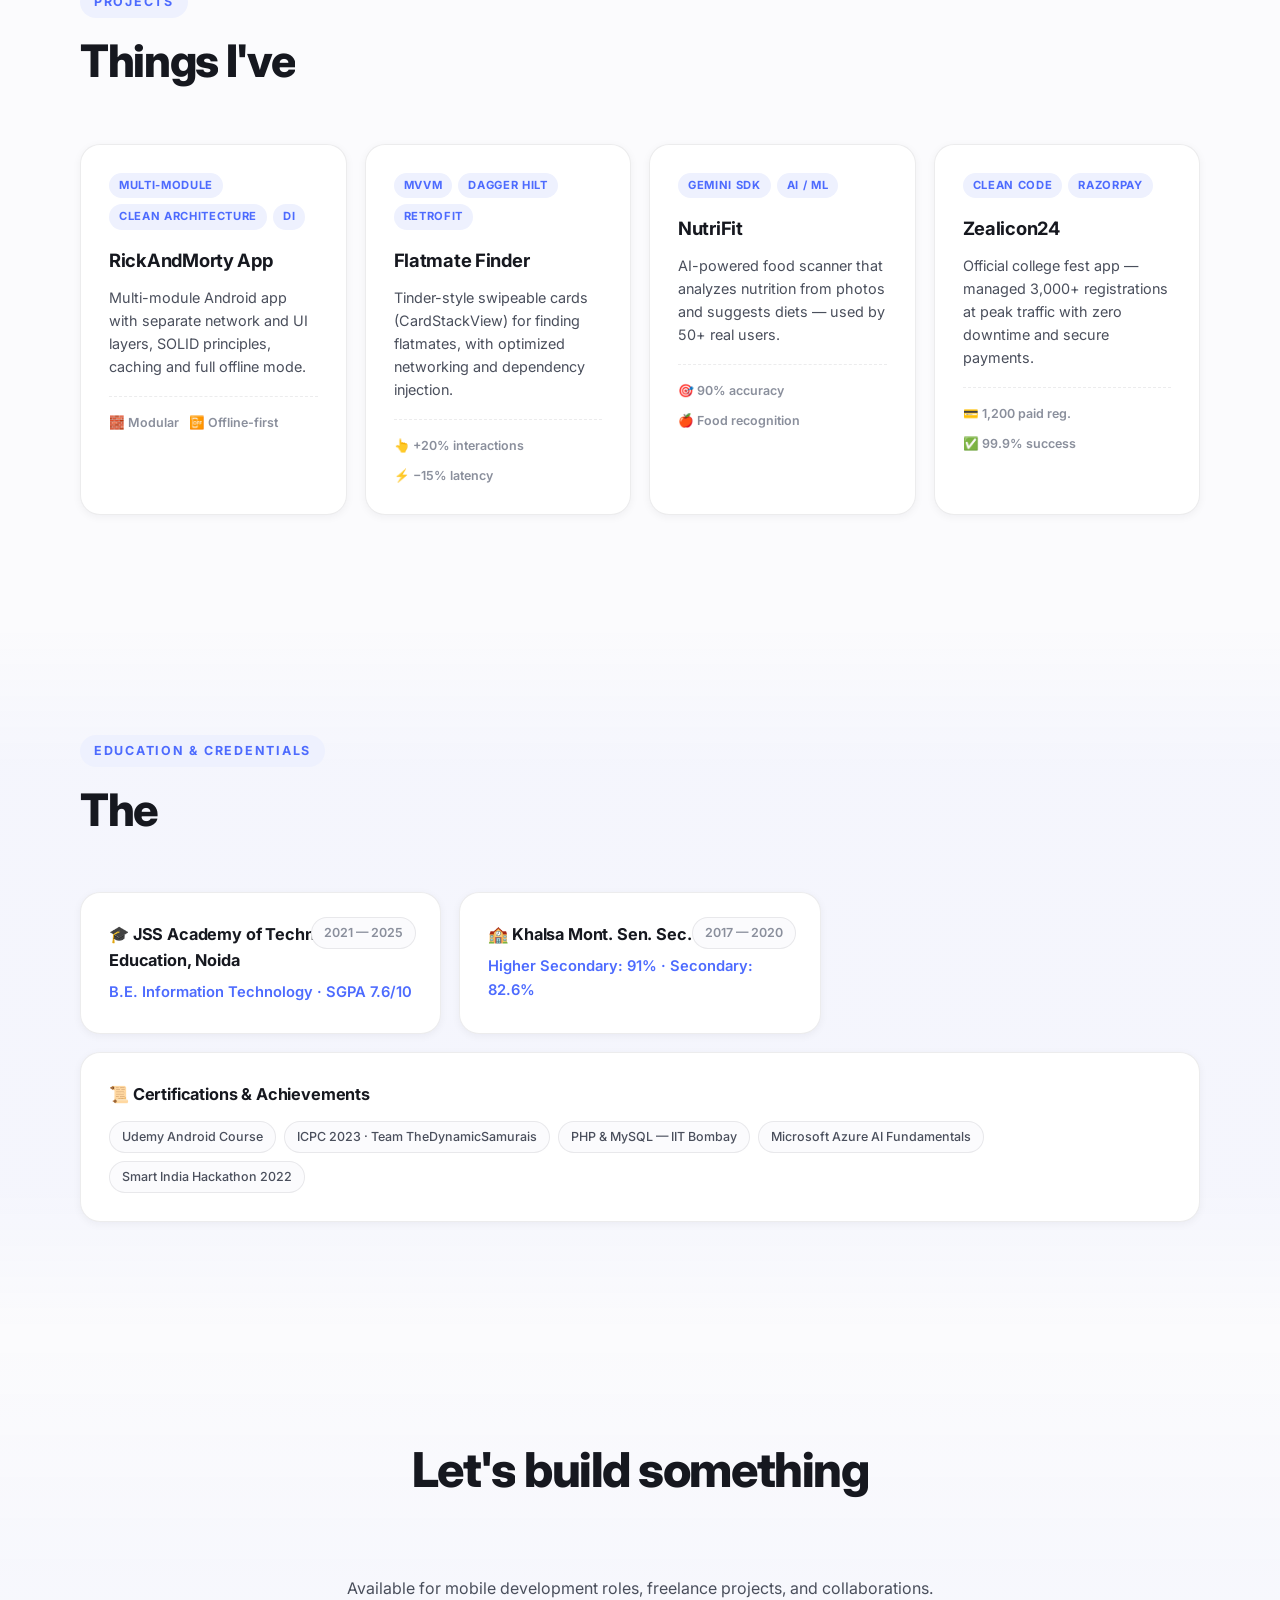
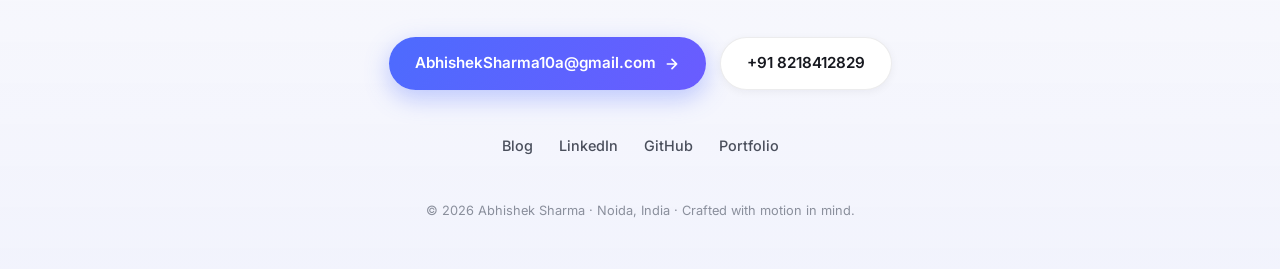
==== commit 02f4cedf: "Add Markdown-powered blog with search, tags, TOC and RSS" ====
--- a/index.html
+++ b/index.html
@@ -27,6 +27,7 @@
       <a href="#skills">Skills</a>
       <a href="#experience">Experience</a>
       <a href="#projects">Projects</a>
+      <a href="blog/index.html">Blog</a>
       <a href="#education">Education</a>
       <a href="#contact" class="nav-cta">Contact me</a>
     </div>
@@ -290,7 +291,7 @@
       <a href="tel:+918218412829" class="btn btn-ghost">+91 8218412829</a>
     </div>
     <div class="footer-links reveal d3">
-      <a href="#">LinkedIn</a><a href="#">GitHub</a><a href="#">Portfolio</a>
+      <a href="blog/index.html">Blog</a><a href="#">LinkedIn</a><a href="#">GitHub</a><a href="#">Portfolio</a>
     </div>
     <p class="footer-copy">© 2026 Abhishek Sharma · Noida, India · Crafted with motion in mind.</p>
   </div>
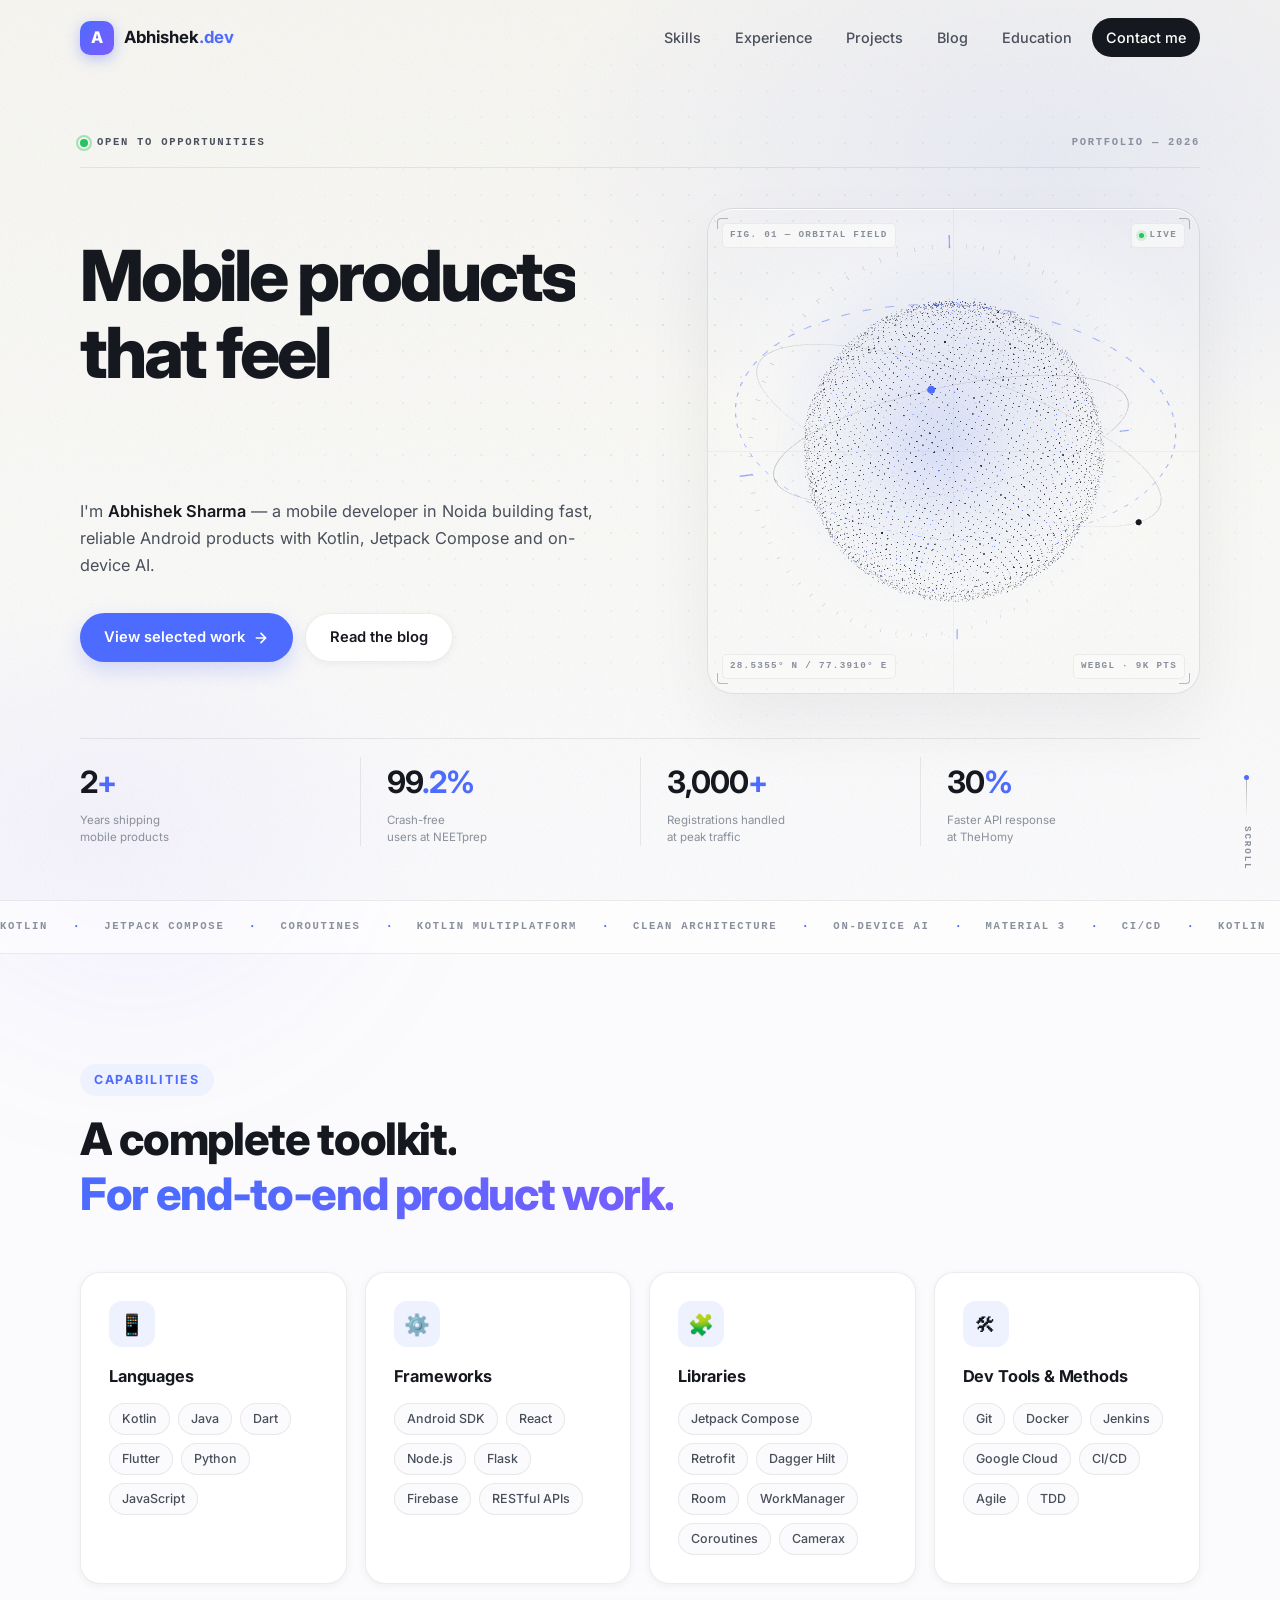
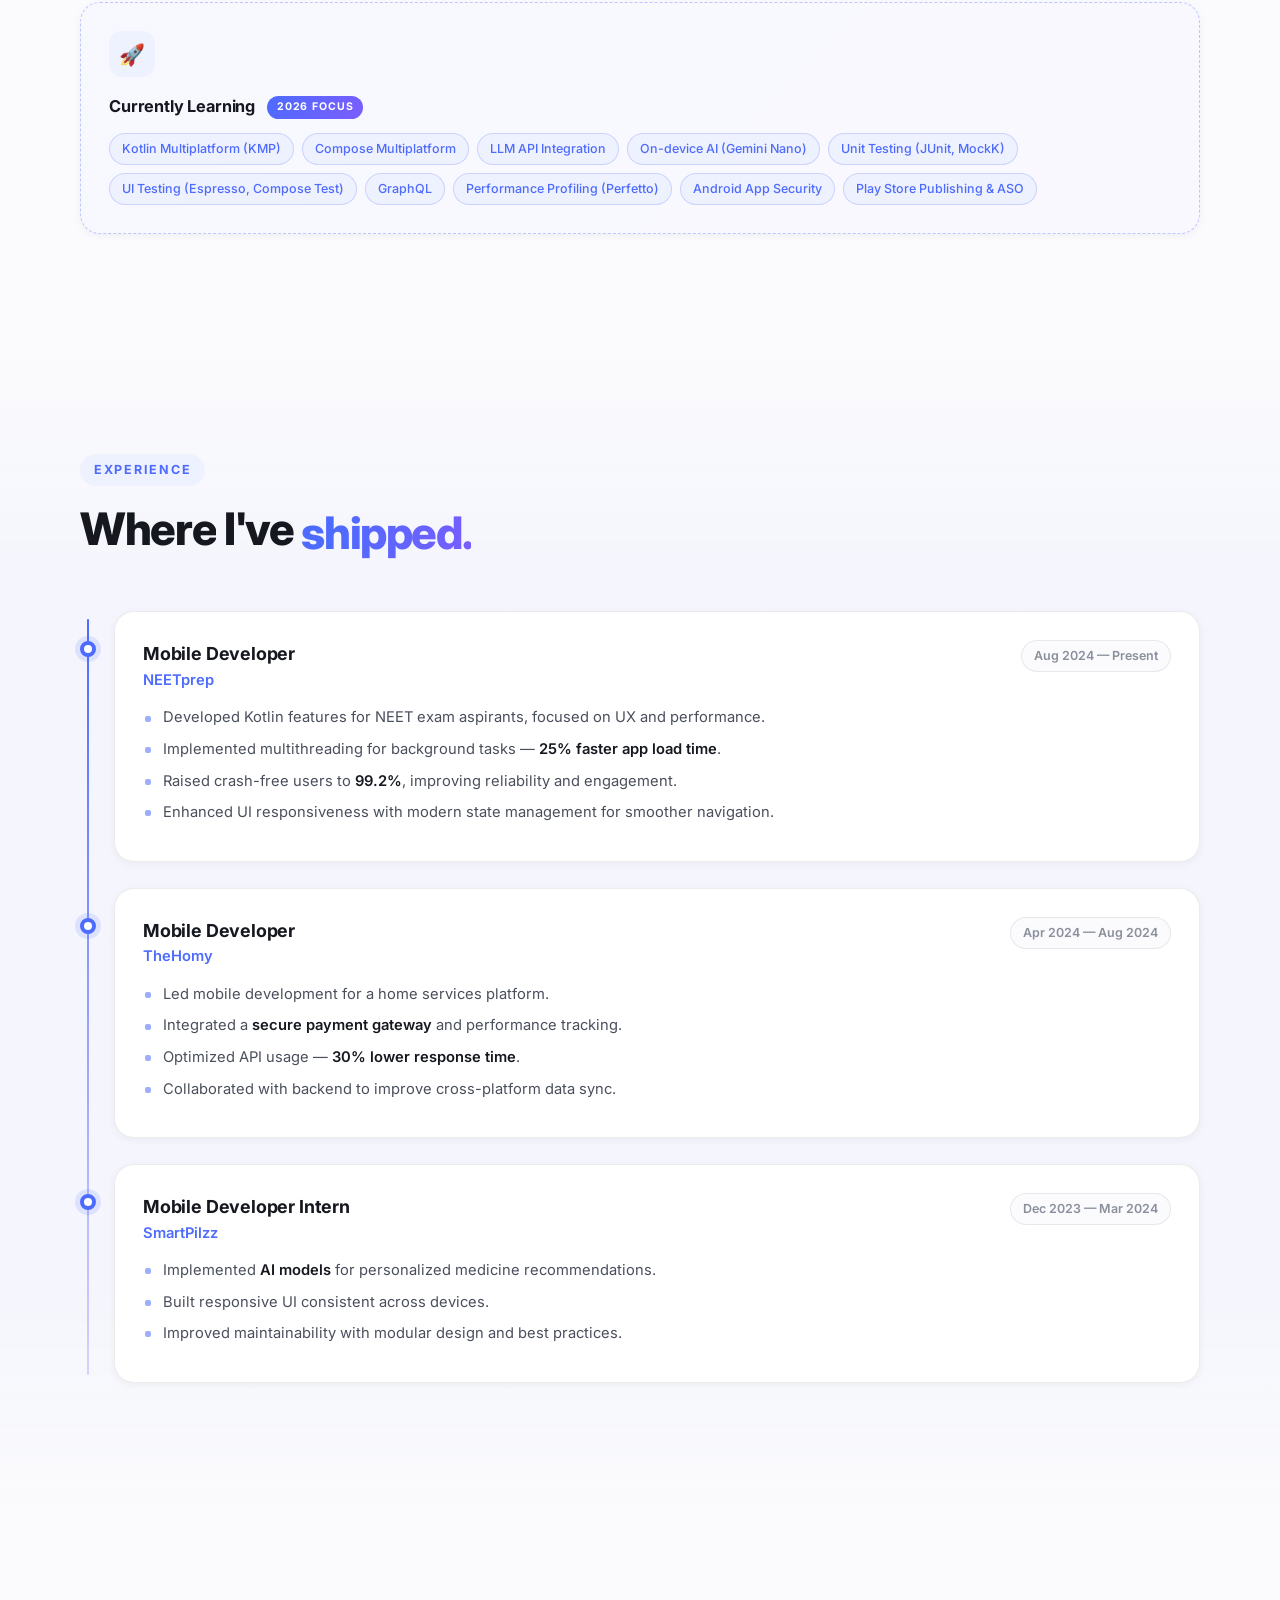
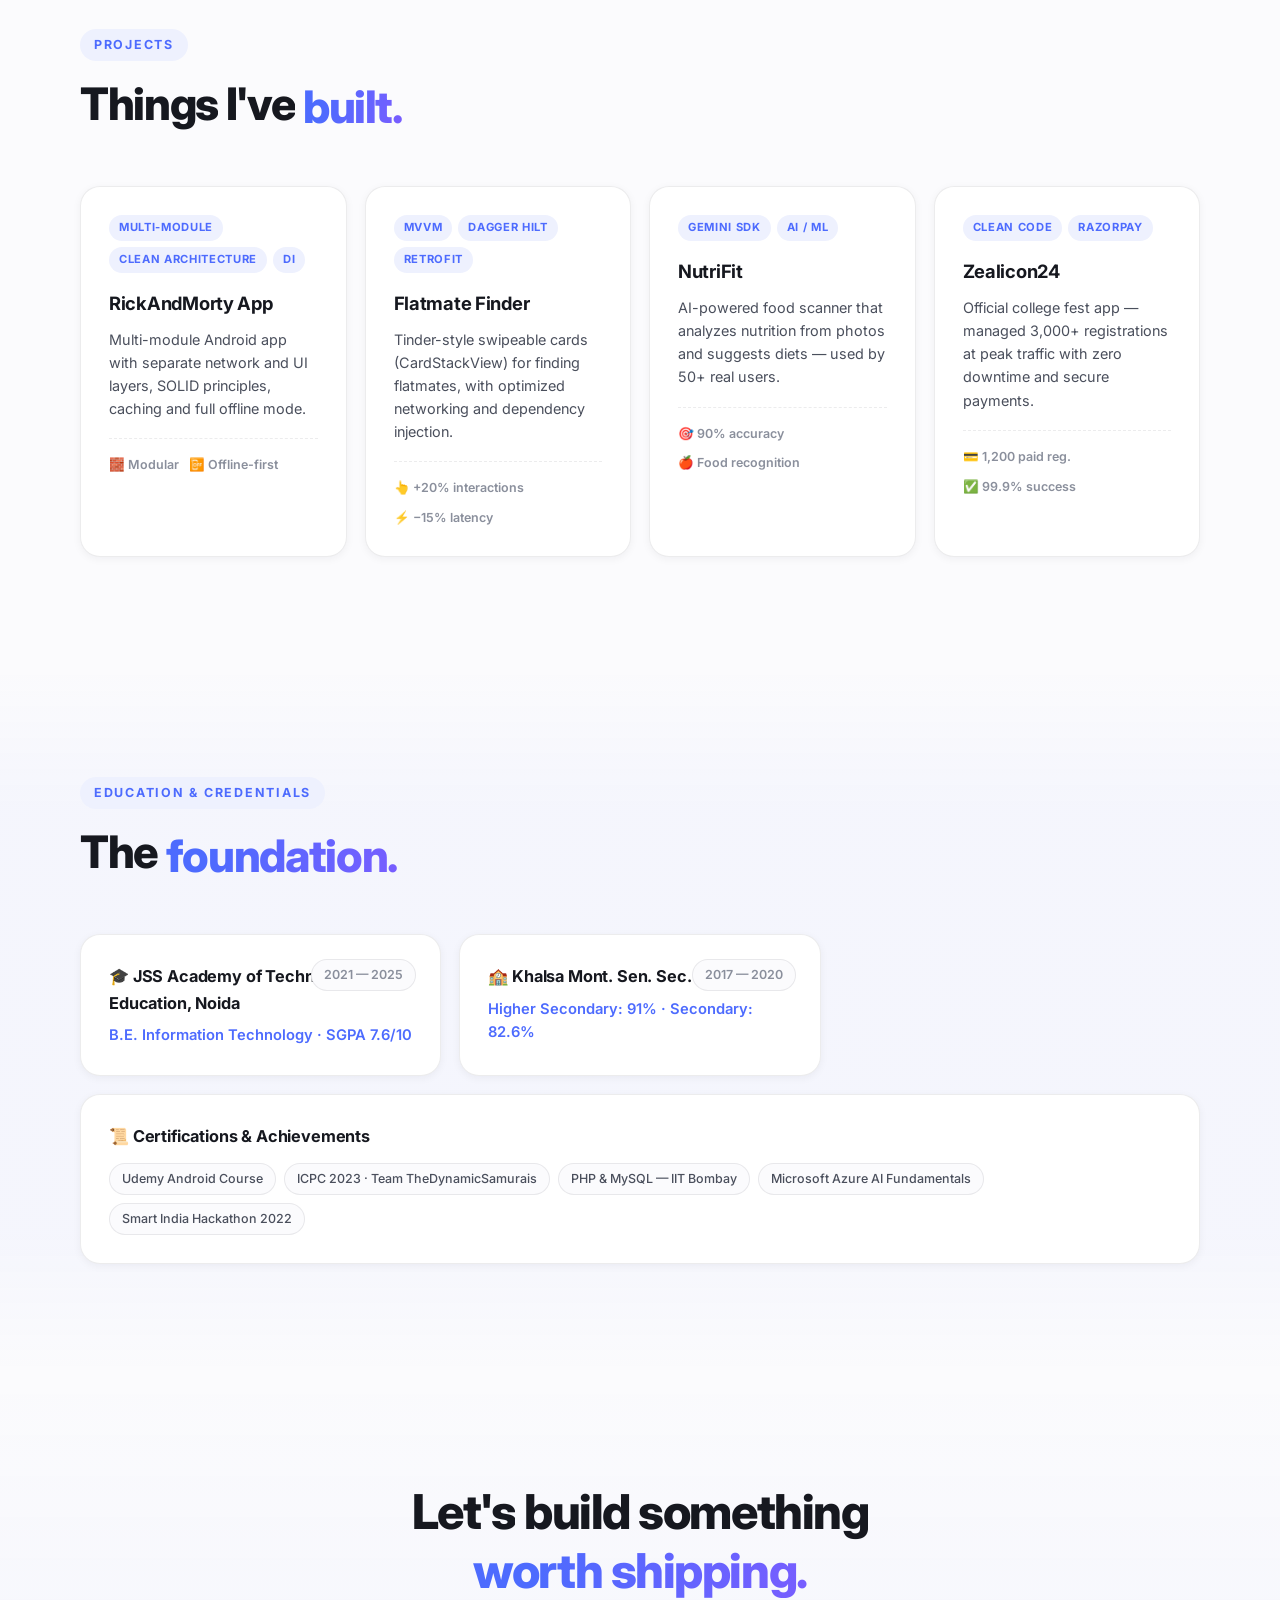
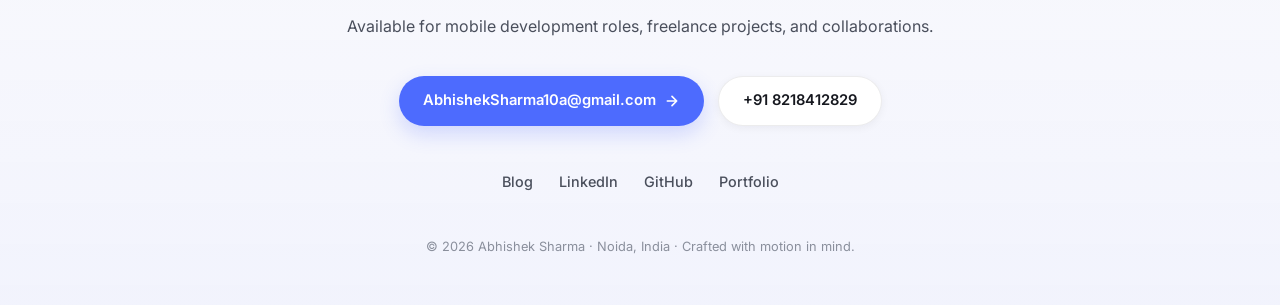
==== commit 5101ab8d: "Redesign hero as a light orbital instrument - Replace the dark particle field with a paper-toned pre" ====
--- a/index.html
+++ b/index.html
@@ -7,8 +7,8 @@
 <meta name="description" content="Abhishek Sharma · Android & Mobile Developer · Kotlin, Flutter, AI-powered apps" />
 <link rel="preconnect" href="https://fonts.googleapis.com" />
 <link rel="preconnect" href="https://fonts.gstatic.com" crossorigin />
-<link href="https://fonts.googleapis.com/css2?family=Inter:wght@400;500;600;700;800&display=swap" rel="stylesheet" />
-<link rel="stylesheet" href="style.css" />
+<link href="https://fonts.googleapis.com/css2?family=Inter:wght@400;500;600;700;800&family=Instrument+Serif:ital@0;1&display=swap" rel="stylesheet" />
+<link rel="stylesheet" href="style.css?v=20261119c" />
 </head>
 <body>
 
@@ -38,46 +38,96 @@
 </nav>
 
 <!-- ─────────── HERO ─────────── -->
-<header class="hero">
+<header class="hero" id="top">
+  <div class="hero-bg" aria-hidden="true">
+    <div class="hero-grid"></div>
+    <div class="hero-grain"></div>
+  </div>
+
   <div class="hero-inner">
-    <div class="hero-content">
-      <div class="hero-badge reveal">
-        <span class="pulse-dot"></span> Open to opportunities
-      </div>
-      <h1 class="hero-title">
-        <span class="line"><span class="line-in li1">Building apps that</span></span>
-        <span class="line"><span class="line-in li2"><span class="type-sequence">
-          <span class="type-word">think.</span>
-          <span class="type-word">scale.</span>
-          <span class="type-word">delight.</span>
-        </span></span></span>
-      </h1>
-      <p class="hero-sub reveal d2">
-        I'm <strong>Abhishek Sharma</strong> — a Mobile Developer from Noida, India,
-        crafting fast, reliable Android experiences with Kotlin, Jetpack Compose and AI.
-        From 99.2% crash-free sessions to apps serving 3,000+ registrations without downtime.
-      </p>
-      <div class="hero-actions reveal d3">
-        <a href="#projects" class="btn btn-primary">
-          View my work
-          <svg width="16" height="16" viewBox="0 0 24 24" fill="none" stroke="currentColor" stroke-width="2.5" stroke-linecap="round" stroke-linejoin="round"><path d="M5 12h14M12 5l7 7-7 7"/></svg>
-        </a>
-        <a href="#contact" class="btn btn-ghost">Get in touch</a>
-      </div>
-      <div class="hero-stats reveal d4">
-        <div class="stat"><span class="stat-num" data-count="2">0</span><span class="stat-plus">+</span><p>Years building<br/>mobile apps</p></div>
-        <div class="stat"><span class="stat-num" data-count="99">0</span><span class="stat-plus">.2%</span><p>Crash-free<br/>users at NEETprep</p></div>
-        <div class="stat"><span class="stat-num" data-count="3000">0</span><span class="stat-plus">+</span><p>Registrations handled<br/>at peak traffic</p></div>
-        <div class="stat"><span class="stat-num" data-count="30">0</span><span class="stat-plus">%</span><p>Faster API response<br/>at TheHomy</p></div>
-      </div>
-    </div>
-    <div class="hero-visual">
-      <p class="visual-caption">Live WebGL · morphing particle engine</p>
-    </div>
-  </div>
-  <canvas id="hero3d"></canvas>
-  <div class="hero-scroll reveal d5"><span></span></div>
+    <div class="hero-topline">
+      <span class="hero-eyebrow reveal"><span class="pulse-dot"></span> Open to opportunities</span>
+      <span class="hero-index reveal d1">Portfolio — 2026</span>
+    </div>
+
+    <div class="hero-main">
+      <div class="hero-content">
+        <h1 class="hero-title">
+          <span class="line"><span class="line-in li1">Mobile products</span></span>
+          <span class="line"><span class="line-in li2">that feel</span></span>
+          <span class="line"><span class="line-in li3"><span class="type-sequence">
+            <span class="type-word">effortless.</span>
+            <span class="type-word">inevitable.</span>
+            <span class="type-word">alive.</span>
+          </span></span></span>
+        </h1>
+        <p class="hero-sub reveal d2">
+          I'm <strong>Abhishek Sharma</strong> — a mobile developer in Noida building fast,
+          reliable Android products with Kotlin, Jetpack Compose and on-device AI.
+        </p>
+        <div class="hero-actions reveal d3">
+          <a href="#projects" class="btn btn-primary">
+            View selected work
+            <svg width="16" height="16" viewBox="0 0 24 24" fill="none" stroke="currentColor" stroke-width="2.5" stroke-linecap="round" stroke-linejoin="round"><path d="M5 12h14M12 5l7 7-7 7"/></svg>
+          </a>
+          <a href="blog/index.html" class="btn btn-ghost">Read the blog</a>
+        </div>
+      </div>
+
+      <div class="hero-visual reveal d2">
+        <div class="stage-frame" aria-hidden="true">
+          <span class="stage-corner tl"></span>
+          <span class="stage-corner tr"></span>
+          <span class="stage-corner bl"></span>
+          <span class="stage-corner br"></span>
+          <span class="stage-label stage-label-tl">FIG. 01 — ORBITAL FIELD</span>
+          <span class="stage-label stage-label-tr"><span class="live-dot"></span> LIVE</span>
+          <span class="stage-label stage-label-bl">28.5355° N / 77.3910° E</span>
+          <span class="stage-label stage-label-br">WEBGL · 9K PTS</span>
+        </div>
+        <canvas id="hero3d"></canvas>
+      </div>
+    </div>
+
+    <div class="hero-stats reveal d4">
+      <div class="stat"><span class="stat-num" data-count="2">0</span><span class="stat-plus">+</span><p>Years shipping<br/>mobile products</p></div>
+      <div class="stat"><span class="stat-num" data-count="99">0</span><span class="stat-plus">.2%</span><p>Crash-free<br/>users at NEETprep</p></div>
+      <div class="stat"><span class="stat-num" data-count="3000">0</span><span class="stat-plus">+</span><p>Registrations handled<br/>at peak traffic</p></div>
+      <div class="stat"><span class="stat-num" data-count="30">0</span><span class="stat-plus">%</span><p>Faster API response<br/>at TheHomy</p></div>
+    </div>
+  </div>
+
+  <a href="#skills" class="hero-scroll" aria-label="Scroll to skills">
+    <span class="scroll-line"></span>
+    <span>Scroll</span>
+  </a>
 </header>
+
+<!-- ─────────── TICKER ─────────── -->
+<div class="ticker" aria-hidden="true">
+  <div class="ticker-track">
+    <div class="ticker-group">
+      <span class="ticker-item">Kotlin</span><span class="ticker-dot">·</span>
+      <span class="ticker-item">Jetpack Compose</span><span class="ticker-dot">·</span>
+      <span class="ticker-item">Coroutines</span><span class="ticker-dot">·</span>
+      <span class="ticker-item">Kotlin Multiplatform</span><span class="ticker-dot">·</span>
+      <span class="ticker-item">Clean Architecture</span><span class="ticker-dot">·</span>
+      <span class="ticker-item">On-device AI</span><span class="ticker-dot">·</span>
+      <span class="ticker-item">Material 3</span><span class="ticker-dot">·</span>
+      <span class="ticker-item">CI/CD</span><span class="ticker-dot">·</span>
+    </div>
+    <div class="ticker-group">
+      <span class="ticker-item">Kotlin</span><span class="ticker-dot">·</span>
+      <span class="ticker-item">Jetpack Compose</span><span class="ticker-dot">·</span>
+      <span class="ticker-item">Coroutines</span><span class="ticker-dot">·</span>
+      <span class="ticker-item">Kotlin Multiplatform</span><span class="ticker-dot">·</span>
+      <span class="ticker-item">Clean Architecture</span><span class="ticker-dot">·</span>
+      <span class="ticker-item">On-device AI</span><span class="ticker-dot">·</span>
+      <span class="ticker-item">Material 3</span><span class="ticker-dot">·</span>
+      <span class="ticker-item">CI/CD</span><span class="ticker-dot">·</span>
+    </div>
+  </div>
+</div>
 
 <main>
 <!-- ─────────── SKILLS ─────────── -->
@@ -298,10 +348,10 @@
 </footer>
 </main>
 
-<script src="script.js"></script>
+<script src="script.js?v=20261119c"></script>
 <script type="importmap">
   { "imports": { "three": "./vendor/three.module.js" } }
 </script>
-<script type="module" src="three-hero.js"></script>
+<script type="module" src="three-hero.js?v=20261119c"></script>
 </body>
 </html>
--- a/style.css
+++ b/style.css
@@ -70,11 +70,9 @@
   inset: 0;
   width: 100%;
   height: 100%;
-  z-index: 0;
+  z-index: 1;
   pointer-events: none;
 }
-.hero-inner { position: relative; z-index: 1; }
-.hero-scroll { position: relative; z-index: 1; }
 
 /* ── nav ── */
 .nav {
@@ -90,7 +88,7 @@
   box-shadow: 0 1px 0 var(--line), var(--shadow-sm);
 }
 .nav-inner {
-  max-width: 1120px;
+  max-width: 1176px;
   margin: 0 auto;
   padding: 18px 28px;
   display: flex;
@@ -156,32 +154,66 @@
   min-height: 100svh;
   display: flex;
   flex-direction: column;
-  align-items: center;
   justify-content: center;
-  padding: 130px 28px 60px;
+  padding: 128px 28px 48px;
+  color: var(--ink);
   background:
-    radial-gradient(130% 100% at 50% -10%, #1A2150 0%, #0C1130 45%, #070916 100%);
-  color: #fff;
+    radial-gradient(65% 55% at 82% 18%, rgba(77, 107, 254, 0.09), transparent 62%),
+    radial-gradient(45% 45% at 8% 92%, rgba(124, 92, 255, 0.05), transparent 60%),
+    linear-gradient(180deg, #F7F6F2 0%, #FAFAF8 62%, var(--bg) 100%);
   overflow: hidden;
 }
-/* soft edge where dark hero meets light page */
-.hero::after {
-  content: "";
-  position: absolute;
-  left: 0; right: 0; bottom: -1px;
-  height: 90px;
-  background: linear-gradient(180deg, transparent, var(--bg));
-  pointer-events: none;
-  z-index: 2;
-}
-
-/* split layout: text left, 3D right */
+
+/* paper texture: dot grid + grain */
+.hero-bg { position: absolute; inset: 0; z-index: 0; pointer-events: none; }
+.hero-grid {
+  position: absolute;
+  inset: 0;
+  background-image: radial-gradient(rgba(22, 24, 31, 0.16) 1px, transparent 1px);
+  background-size: 26px 26px;
+  opacity: 0.55;
+  -webkit-mask-image: radial-gradient(ellipse 72% 64% at 62% 42%, #000 8%, transparent 76%);
+  mask-image: radial-gradient(ellipse 72% 64% at 62% 42%, #000 8%, transparent 76%);
+}
+.hero-grain {
+  position: absolute;
+  inset: 0;
+  background-image: url("data:image/svg+xml,%3Csvg xmlns='http://www.w3.org/2000/svg' width='180' height='180'%3E%3Cfilter id='n'%3E%3CfeTurbulence type='fractalNoise' baseFrequency='0.85' numOctaves='3' stitchTiles='stitch'/%3E%3C/filter%3E%3Crect width='180' height='180' filter='url(%23n)' opacity='0.55'/%3E%3C/svg%3E");
+  opacity: 0.16;
+  mix-blend-mode: multiply;
+}
+
 .hero-inner {
+  position: relative;
+  z-index: 1;
   width: 100%;
   max-width: 1120px;
   margin: 0 auto;
+}
+
+/* topline */
+.hero-topline {
+  display: flex;
+  align-items: center;
+  justify-content: space-between;
+  gap: 16px;
+  padding-bottom: 16px;
+  margin-bottom: 40px;
+  border-bottom: 1px solid var(--line);
+  font-family: ui-monospace, SFMono-Regular, Menlo, monospace;
+  font-size: 0.66rem;
+  font-weight: 600;
+  letter-spacing: 0.16em;
+  text-transform: uppercase;
+  color: var(--ink-3);
+}
+.hero-eyebrow { display: inline-flex; align-items: center; gap: 9px; color: var(--ink-2); }
+.hero-index { color: var(--ink-3); }
+
+/* split layout: text left, instrument right */
+.hero-main {
   display: grid;
-  grid-template-columns: minmax(0, 1.05fr) minmax(0, 0.95fr);
+  grid-template-columns: minmax(0, 1.08fr) minmax(0, 0.92fr);
   gap: 48px;
   align-items: center;
 }
@@ -195,92 +227,83 @@
 .hero-visual {
   position: relative;
   min-width: 0;
-  height: min(72vh, 620px);
-}
-.visual-caption {
-  position: absolute;
-  bottom: 6px;
-  left: 50%;
-  transform: translateX(-50%);
-  font-size: 0.68rem;
+  height: clamp(340px, 54vh, 500px);
+}
+
+/* stage frame */
+.stage-frame {
+  position: absolute;
+  inset: 0;
+  border: 1px solid rgba(22, 24, 31, 0.10);
+  border-radius: 26px;
+  background:
+    radial-gradient(circle at 50% 44%, rgba(77, 107, 254, 0.07), rgba(255, 255, 255, 0.22) 52%, transparent 74%);
+  box-shadow:
+    inset 0 1px 0 rgba(255, 255, 255, 0.9),
+    0 30px 70px rgba(22, 24, 31, 0.06);
+  overflow: hidden;
+}
+.stage-frame::before,
+.stage-frame::after {
+  content: "";
+  position: absolute;
+  background: rgba(22, 24, 31, 0.045);
+  pointer-events: none;
+}
+.stage-frame::before { left: 50%; top: 0; bottom: 0; width: 1px; }
+.stage-frame::after { top: 50%; left: 0; right: 0; height: 1px; }
+
+.stage-corner {
+  position: absolute;
+  width: 11px; height: 11px;
+  z-index: 2;
+  border-color: rgba(22, 24, 31, 0.28);
+  border-style: solid;
+  border-width: 0;
+}
+.stage-corner.tl { top: 9px; left: 9px; border-top-width: 1px; border-left-width: 1px; border-top-left-radius: 4px; }
+.stage-corner.tr { top: 9px; right: 9px; border-top-width: 1px; border-right-width: 1px; border-top-right-radius: 4px; }
+.stage-corner.bl { bottom: 9px; left: 9px; border-bottom-width: 1px; border-left-width: 1px; border-bottom-left-radius: 4px; }
+.stage-corner.br { bottom: 9px; right: 9px; border-bottom-width: 1px; border-right-width: 1px; border-bottom-right-radius: 4px; }
+
+.stage-label {
+  position: absolute;
+  z-index: 2;
+  font-family: ui-monospace, SFMono-Regular, Menlo, monospace;
+  font-size: 0.58rem;
   font-weight: 600;
-  letter-spacing: 0.12em;
+  letter-spacing: 0.14em;
   text-transform: uppercase;
-  color: rgba(198, 203, 255, 0.45);
+  color: var(--ink-3);
+  background: rgba(250, 250, 248, 0.72);
+  border: 1px solid rgba(22, 24, 31, 0.06);
+  border-radius: 5px;
+  padding: 4px 7px;
+  backdrop-filter: blur(6px);
+  -webkit-backdrop-filter: blur(6px);
+  pointer-events: none;
   white-space: nowrap;
-  pointer-events: none;
-}
-
-/* dark-hero overrides */
-.hero .hero-badge {
-  background: rgba(255,255,255,0.06);
-  border-color: rgba(255,255,255,0.16);
-  color: #C6CBFF;
-  backdrop-filter: blur(10px);
-  box-shadow: 0 0 24px rgba(77,107,254,0.25);
-}
-.hero .hero-sub { color: #A9B0CC; }
-.hero .hero-sub strong { color: #fff; }
-.hero .grad-text {
-  background: linear-gradient(100deg, #7B96FF 10%, #A78BFF 55%, #5CD6FF 95%);
-  background-size: 200% auto;
-  -webkit-background-clip: text;
-  background-clip: text;
-}
-.btn-ghost-on-dark,
-.hero .btn-ghost {
-  background: rgba(255,255,255,0.07);
-  color: #fff;
-  border: 1px solid rgba(255,255,255,0.2);
-  backdrop-filter: blur(8px);
-}
-.hero .btn-ghost:hover {
-  background: rgba(255,255,255,0.14);
-  color: #fff;
-  border-color: rgba(124,160,255,0.7);
-  box-shadow: 0 10px 30px rgba(77,107,254,0.35);
-}
-.hero .stat {
-  background: rgba(255,255,255,0.05);
-  border: 1px solid rgba(255,255,255,0.1);
-  backdrop-filter: blur(10px);
-}
-.hero .stat:hover {
-  box-shadow: 0 14px 40px rgba(77,107,254,0.35);
-  border-color: rgba(124,160,255,0.5);
-}
-.hero .stat-num, .hero .stat-plus {
-  background: linear-gradient(120deg, #8FA6FF, #5CD6FF);
-  -webkit-background-clip: text; background-clip: text;
-}
-.hero .stat p { color: #8A91B4; }
-.hero .hero-scroll span { border-color: rgba(255,255,255,0.35); }
-.hero .hero-scroll span::after { background: #7B96FF; }
-
-/* nav over dark hero (before scroll) */
-.nav:not(.scrolled) .logo { color: #fff; }
-.nav:not(.scrolled) .nav-links a { color: #C3C9E0; }
-.nav:not(.scrolled) .nav-links a:hover { color: #fff; background: rgba(255,255,255,0.1); }
-.nav:not(.scrolled) .nav-cta { background: #fff !important; color: #0C1130 !important; }
-.nav:not(.scrolled) .nav-cta:hover { background: var(--blue) !important; color: #fff !important; }
-.nav:not(.scrolled) .nav-burger span { background: #fff; }
-/* mobile: open panel is light, so restore dark text */
-.nav:not(.scrolled) .nav-links.open a { color: var(--ink-2); }
-.nav:not(.scrolled) .nav-links.open a:hover { color: var(--blue); background: var(--blue-soft); }
-.nav:not(.scrolled) .nav-links.open .nav-cta { background: var(--ink) !important; color: #fff !important; }
-.nav:not(.scrolled) .nav-links.open ~ .nav-burger span,
-.nav .nav-burger.open span { background: var(--ink); }
-
-.hero-badge {
-  display: inline-flex; align-items: center; gap: 8px;
-  padding: 7px 16px;
-  border-radius: 999px;
-  background: var(--card);
-  border: 1px solid var(--line);
-  box-shadow: var(--shadow-sm);
-  font-size: 0.82rem; font-weight: 500; color: var(--ink-2);
-  margin-bottom: 28px;
-}
+}
+.stage-label-tl { top: 14px; left: 14px; }
+.stage-label-tr { top: 14px; right: 14px; display: flex; align-items: center; gap: 6px; }
+.stage-label-bl { bottom: 14px; left: 14px; }
+.stage-label-br { bottom: 14px; right: 14px; }
+.live-dot {
+  width: 5px; height: 5px;
+  border-radius: 50%;
+  background: #22C55E;
+  box-shadow: 0 0 0 3px rgba(34, 197, 94, 0.16);
+  animation: pulse 2.4s ease-out infinite;
+}
+
+.hero-visual #hero3d {
+  border-radius: 26px;
+  opacity: 0;
+  animation: canvas-in 1.6s var(--ease-apple) 0.35s forwards;
+}
+@keyframes canvas-in { to { opacity: 1; } }
+
+/* availability dot */
 .pulse-dot {
   width: 8px; height: 8px; border-radius: 50%;
   background: #22C55E;
@@ -299,12 +322,25 @@
 }
 
 .hero-title {
-  font-size: clamp(2.3rem, 4.6vw, 3.7rem);
+  font-size: clamp(2.7rem, 5.7vw, 4.4rem);
   font-weight: 800;
-  letter-spacing: -0.035em;
-  line-height: 1.12;
-  margin-bottom: 24px;
-}
+  letter-spacing: -0.045em;
+  line-height: 1.02;
+  margin-bottom: 26px;
+}
+.hero-title .line { display: block; overflow: hidden; padding-bottom: 0.08em; }
+.hero-title .line-in { display: block; animation: rise-in 1.15s var(--ease-apple) both; }
+.hero-title .li1 { animation-delay: 0.1s; }
+.hero-title .li2 { animation-delay: 0.24s; }
+.hero-title .li3 { animation-delay: 0.38s; }
+
+.hero-title .type-sequence {
+  font-family: "Instrument Serif", Georgia, "Times New Roman", serif;
+  font-style: italic;
+  font-weight: 400;
+  letter-spacing: -0.01em;
+}
+
 .grad-text {
   background: linear-gradient(100deg, var(--blue) 10%, #7C5CFF 55%, #4DC3FE 95%);
   background-size: 200% auto;
@@ -318,12 +354,28 @@
   50% { background-position: 100% center; }
 }
 
-/* rotating word */
+/* gradient phrases reveal as one unit (word-wrapping them breaks the clip) */
+.section-title .grad-text,
+.footer-title .grad-text {
+  display: inline-block;
+  opacity: 0;
+  transform: translateY(0.42em);
+  transition:
+    opacity 0.8s ease 0.22s,
+    transform 1s var(--ease-apple) 0.22s;
+}
+.section-title.w-in .grad-text,
+.footer-title.w-in .grad-text {
+  opacity: 1;
+  transform: none;
+}
+
+/* rotating serif word */
 .type-sequence {
   position: relative;
   display: inline-block;
-  height: 1.15em;
-  min-width: 8ch;
+  height: 1.02em;
+  min-width: 8.4ch;
   overflow: hidden;
   vertical-align: bottom;
   text-align: left;
@@ -333,51 +385,55 @@
   left: 0;
   display: block;
   white-space: nowrap;
-  /* each word carries its OWN gradient — background-clip:text on a parent
-     does not paint into absolutely-positioned children (they'd be invisible) */
-  background: linear-gradient(100deg, #7B96FF 10%, #A78BFF 55%, #5CD6FF 95%);
+  background: linear-gradient(100deg, #2E4BDB 8%, #7C5CFF 52%, #2FA9E0 96%);
   background-size: 200% auto;
   -webkit-background-clip: text;
   background-clip: text;
   color: transparent;
-  animation: word-cycle 6.6s var(--ease) infinite, grad-flow 6s ease infinite;
+  animation: word-cycle 7.2s var(--ease) infinite, grad-flow 6s ease infinite;
   opacity: 0;
-}
-.type-word:nth-child(1) { animation-delay: 0s; }
-.type-word:nth-child(2) { animation-delay: 2.2s; }
-.type-word:nth-child(3) { animation-delay: 4.4s; }
+  padding-right: 0.08em;
+}
+.type-word:nth-child(1) { animation-delay: 0s, 0s; }
+.type-word:nth-child(2) { animation-delay: 2.4s, 0s; }
+.type-word:nth-child(3) { animation-delay: 4.8s, 0s; }
 @keyframes word-cycle {
-  0%      { transform: translateY(110%); opacity: 0; }
-  4%, 29% { transform: translateY(0);    opacity: 1; }
-  33%,100%{ transform: translateY(-110%);opacity: 0; }
+  0%      { transform: translateY(108%); opacity: 0; }
+  4%, 33% { transform: translateY(0);    opacity: 1; }
+  37%,100%{ transform: translateY(-108%);opacity: 0; }
 }
 
 .hero-sub {
-  max-width: 620px;
+  max-width: 520px;
   color: var(--ink-2);
-  font-size: 1.06rem;
-  margin-bottom: 38px;
+  font-size: 1.02rem;
+  line-height: 1.65;
+  margin-bottom: 34px;
 }
 .hero-sub strong { color: var(--ink); font-weight: 600; }
 
-.hero-actions { display: flex; gap: 14px; flex-wrap: wrap; justify-content: flex-start; }
+.hero-actions { display: flex; gap: 12px; flex-wrap: wrap; justify-content: flex-start; }
 
 .btn {
   display: inline-flex; align-items: center; gap: 8px;
-  padding: 13px 26px;
+  padding: 12px 24px;
   border-radius: 999px;
-  font-size: 0.95rem; font-weight: 600;
+  font-size: 0.92rem; font-weight: 600;
   text-decoration: none;
   transition: transform 0.35s var(--ease), box-shadow 0.35s var(--ease), background 0.25s, color 0.25s;
 }
 .btn svg { transition: transform 0.35s var(--ease); }
 .btn:hover svg { transform: translateX(4px); }
 .btn-primary {
-  background: linear-gradient(120deg, var(--blue), #6A5CFF);
+  background: var(--blue);
   color: #fff;
-  box-shadow: 0 8px 24px rgba(77,107,254,0.35);
-}
-.btn-primary:hover { transform: translateY(-2px); box-shadow: 0 14px 34px rgba(77,107,254,0.45); }
+  box-shadow: 0 8px 20px rgba(77,107,254,0.22);
+}
+.btn-primary:hover {
+  transform: translateY(-2px);
+  background: var(--blue-deep);
+  box-shadow: 0 12px 28px rgba(77,107,254,0.3);
+}
 .btn-ghost {
   background: var(--card);
   color: var(--ink);
@@ -386,52 +442,107 @@
 }
 .btn-ghost:hover { transform: translateY(-2px); border-color: rgba(77,107,254,0.4); color: var(--blue); }
 
-/* stats */
+/* minimal data strip */
 .hero-stats {
-  margin-top: 56px;
+  margin-top: 44px;
+  padding-top: 18px;
+  border-top: 1px solid var(--line);
   display: grid;
-  grid-template-columns: repeat(auto-fit, minmax(110px, 1fr));
-  gap: 12px;
+  grid-template-columns: repeat(4, minmax(0, 1fr));
+  gap: 0;
   width: 100%;
 }
 .stat {
-  background: rgba(255,255,255,0.65);
-  backdrop-filter: blur(10px);
-  border: 1px solid var(--line);
-  border-radius: var(--r-md);
-  padding: 18px 14px;
-  transition: transform 0.4s var(--ease), box-shadow 0.4s var(--ease);
-}
-.stat:hover { transform: translateY(-4px); box-shadow: var(--shadow-md); }
+  background: none;
+  border: 0;
+  border-radius: 0;
+  padding: 0 26px 0 0;
+  transition: none;
+}
+.stat + .stat { padding-left: 26px; border-left: 1px solid var(--line); }
+.stat:hover { transform: none; box-shadow: none; }
 .stat-num, .stat-plus {
-  font-size: 1.7rem; font-weight: 800; letter-spacing: -0.02em;
-  background: linear-gradient(120deg, var(--blue), #7C5CFF);
-  -webkit-background-clip: text; background-clip: text; color: transparent;
-}
-.stat p { font-size: 0.74rem; color: var(--ink-3); line-height: 1.45; margin-top: 4px; }
-
-.hero-scroll { margin-top: 56px; }
-.hero-scroll span {
-  display: block;
-  width: 24px; height: 40px;
-  border: 2px solid var(--ink-3);
-  border-radius: 14px;
+  font-size: clamp(1.5rem, 2.4vw, 2rem);
+  font-weight: 700;
+  letter-spacing: -0.03em;
+  color: var(--ink);
+  background: none;
+  -webkit-background-clip: initial;
+  background-clip: initial;
+}
+.stat-plus { color: var(--blue); }
+.stat p { font-size: 0.72rem; color: var(--ink-3); line-height: 1.45; margin-top: 6px; }
+
+/* vertical scroll cue */
+.hero-scroll {
+  position: absolute;
+  right: 26px;
+  bottom: 30px;
+  z-index: 2;
+  display: flex;
+  align-items: center;
+  gap: 9px;
+  writing-mode: vertical-rl;
+  font-family: ui-monospace, SFMono-Regular, Menlo, monospace;
+  font-size: 0.58rem;
+  font-weight: 600;
+  letter-spacing: 0.2em;
+  text-transform: uppercase;
+  color: var(--ink-3);
+  text-decoration: none;
+  transition: color 0.25s;
+}
+.hero-scroll:hover { color: var(--blue); }
+.scroll-line {
   position: relative;
-  opacity: 0.6;
-}
-.hero-scroll span::after {
+  width: 1px;
+  height: 42px;
+  background: linear-gradient(180deg, rgba(22,24,31,0.35), transparent);
+}
+.scroll-line::after {
   content: "";
   position: absolute;
-  left: 50%; top: 7px;
-  width: 4px; height: 8px;
-  margin-left: -2px;
-  border-radius: 4px;
+  left: -2px; top: 0;
+  width: 5px; height: 5px;
+  border-radius: 50%;
   background: var(--blue);
-  animation: scroll-hint 1.8s ease-in-out infinite;
+  animation: scroll-hint 2.2s ease-in-out infinite;
 }
 @keyframes scroll-hint {
   0%, 100% { transform: translateY(0); opacity: 1; }
-  60% { transform: translateY(12px); opacity: 0; }
+  60% { transform: translateY(26px); opacity: 0; }
+}
+
+/* ── ticker ── */
+.ticker {
+  position: relative;
+  z-index: 1;
+  overflow: hidden;
+  border-top: 1px solid var(--line);
+  border-bottom: 1px solid var(--line);
+  background: rgba(255, 255, 255, 0.55);
+  padding: 13px 0;
+}
+.ticker-track {
+  display: flex;
+  align-items: center;
+  width: max-content;
+  animation: ticker 42s linear infinite;
+}
+.ticker-group { display: flex; align-items: center; gap: 26px; padding-right: 26px; }
+.ticker-item {
+  font-family: ui-monospace, SFMono-Regular, Menlo, monospace;
+  font-size: 0.66rem;
+  font-weight: 600;
+  letter-spacing: 0.16em;
+  text-transform: uppercase;
+  color: var(--ink-3);
+  white-space: nowrap;
+}
+.ticker-dot { color: var(--blue); }
+@keyframes ticker {
+  from { transform: translateX(0); }
+  to   { transform: translateX(-50%); }
 }
 
 /* ── sections ── */
@@ -677,14 +788,7 @@
 .d4 { --delay: 0.4s; } .d5 { --delay: 0.55s; }
 
 /* ── hero line-mask reveal (Apple keynote style) ── */
-.hero-title .line { display: block; overflow: hidden; padding-bottom: 0.06em; }
-.hero-title .line-in {
-  display: block;
-  animation: rise-in 1.1s var(--ease-apple) both;
-}
-.hero-title .li1 { animation-delay: 0.15s; }
-.hero-title .li2 { animation-delay: 0.32s; }
-.hero-title .li2 .type-sequence { line-height: 1.15; }
+.hero-title .li3 .type-sequence { line-height: 1.02; }
 @keyframes rise-in {
   from { transform: translateY(115%); opacity: 0; }
   to   { transform: translateY(0);    opacity: 1; }
@@ -710,23 +814,42 @@
   .hero-title .line-in { animation: none; opacity: 1; transform: none; }
   .w-mask { overflow: visible; }
   .w-mask .w { transform: none; opacity: 1; }
+  .section-title .grad-text,
+  .footer-title .grad-text { opacity: 1; transform: none; }
   /* rotating words: show the first one statically */
   .type-sequence { min-width: auto; height: auto; overflow: visible; }
   .type-word { position: static; opacity: 1; }
   .type-word:nth-child(n+2) { display: none; }
+  /* static hero instrument + ticker */
+  .ticker-track { animation: none; }
+  .hero-visual #hero3d { opacity: 1; animation: none; }
+}
+
+/* short desktop windows (small laptops, split screens) */
+@media (min-width: 981px) and (max-height: 820px) {
+  .hero { padding-top: 108px; padding-bottom: 36px; }
+  .hero-topline { margin-bottom: 30px; }
+  .hero-visual { height: clamp(320px, 48vh, 400px); }
+  .hero-title { font-size: clamp(2.5rem, 4.8vw, 3.7rem); }
+  .hero-sub { font-size: 0.98rem; margin-bottom: 28px; }
+  .hero-stats { margin-top: 32px; padding-top: 16px; }
+  .hero-scroll { bottom: 22px; }
 }
 
 /* ── responsive ── */
 @media (max-width: 980px) {
-  .hero { padding-top: 110px; }
-  .hero-inner { grid-template-columns: 1fr; gap: 24px; }
-  .hero-visual { height: 380px; order: 2; }
+  .hero { padding-top: 118px; }
+  .hero-topline { margin-bottom: 32px; }
+  .hero-main { grid-template-columns: minmax(0, 1fr); gap: 34px; }
+  .hero-visual { height: 380px; max-width: 560px; width: 100%; margin: 0 auto; order: 2; }
   .hero-content { order: 1; }
-  .visual-caption { display: none; }
+  .hero-title { font-size: clamp(2.6rem, 8vw, 3.8rem); }
+  .hero-scroll { display: none; }
 }
 
 @media (max-width: 820px) {
   .nav-burger { display: flex; }
+  .nav-inner { padding: 16px 20px; }
   .nav-links {
     position: fixed;
     top: 0; right: 0;
@@ -745,7 +868,50 @@
   }
   .nav-links.open { transform: translateX(0); }
   .nav-links a { font-size: 1.05rem; }
-  .hero-stats { grid-template-columns: repeat(2, 1fr); }
+  .hero { padding: 108px 20px 48px; }
+  .hero-topline { font-size: 0.6rem; letter-spacing: 0.12em; }
+  .hero-stats {
+    grid-template-columns: repeat(2, minmax(0, 1fr));
+    gap: 0;
+    margin-top: 40px;
+  }
+  .stat { padding: 0 16px 0 0; }
+  .stat + .stat { padding-left: 16px; border-left: 1px solid var(--line); }
+  .stat:nth-child(odd) { padding-left: 0; border-left: 0; }
+  .stat:nth-child(n+3) {
+    margin-top: 18px;
+    padding-top: 18px;
+    border-top: 1px solid var(--line);
+  }
   .section { padding: 80px 20px; }
   .edu-card .t-date { position: static; display: inline-block; margin-top: 10px; }
 }
+
+@media (max-width: 640px) {
+  .hero { padding: 100px 20px 42px; }
+  .hero-topline { margin-bottom: 26px; }
+  .hero-title { font-size: clamp(2.3rem, 9.2vw, 3.1rem); }
+  .hero-sub { font-size: 0.96rem; }
+  .hero-actions {
+    flex-direction: column;
+    align-items: stretch;
+    width: 100%;
+    max-width: 330px;
+  }
+  .hero-actions .btn { justify-content: center; }
+  .hero-visual { height: 320px; max-width: 480px; }
+  .stage-label-bl, .stage-label-br { display: none; }
+  .stage-label { font-size: 0.5rem; padding: 3px 6px; letter-spacing: 0.1em; }
+  .ticker { padding: 11px 0; }
+  .ticker-group { gap: 18px; padding-right: 18px; }
+  .ticker-item { font-size: 0.6rem; letter-spacing: 0.12em; }
+}
+
+@media (max-width: 400px) {
+  .hero-topline {
+    font-size: 0.55rem;
+    letter-spacing: 0.1em;
+    gap: 10px;
+  }
+  .hero-title { font-size: clamp(2.1rem, 10.4vw, 2.6rem); }
+}
